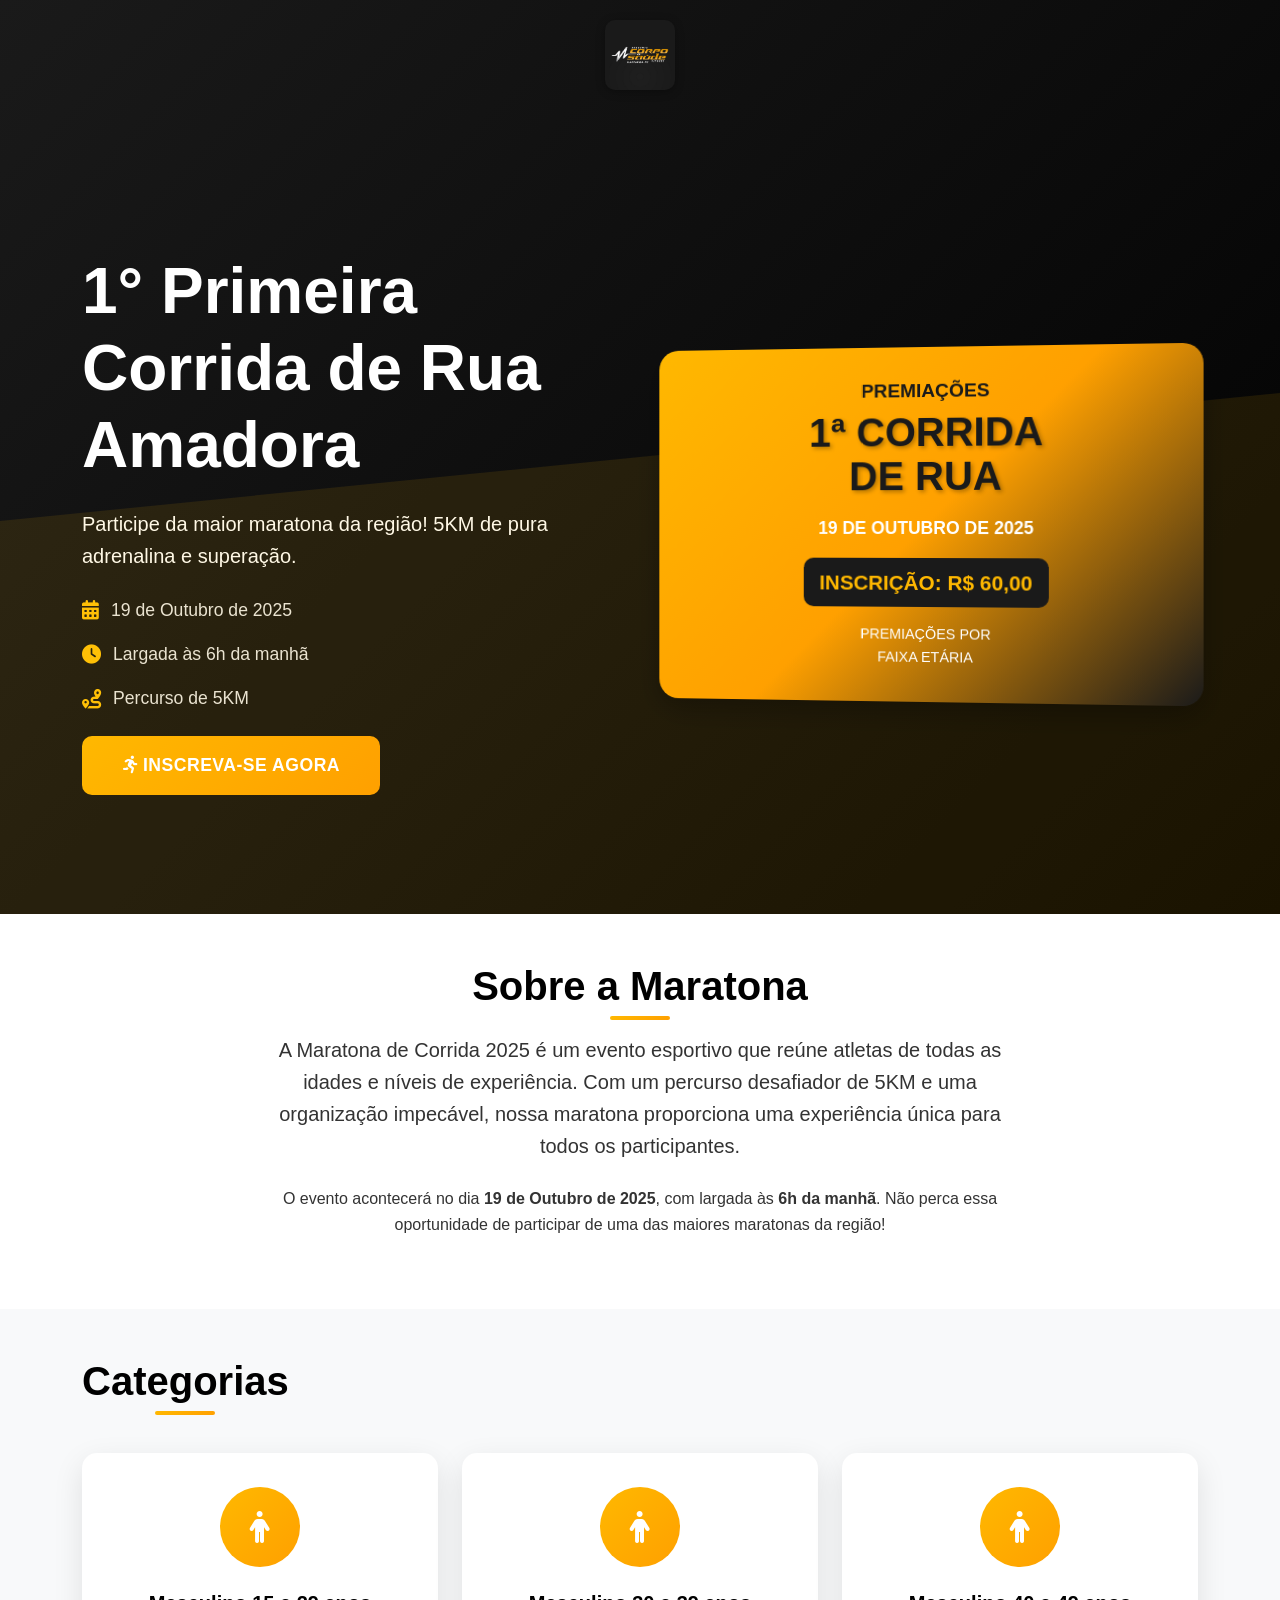
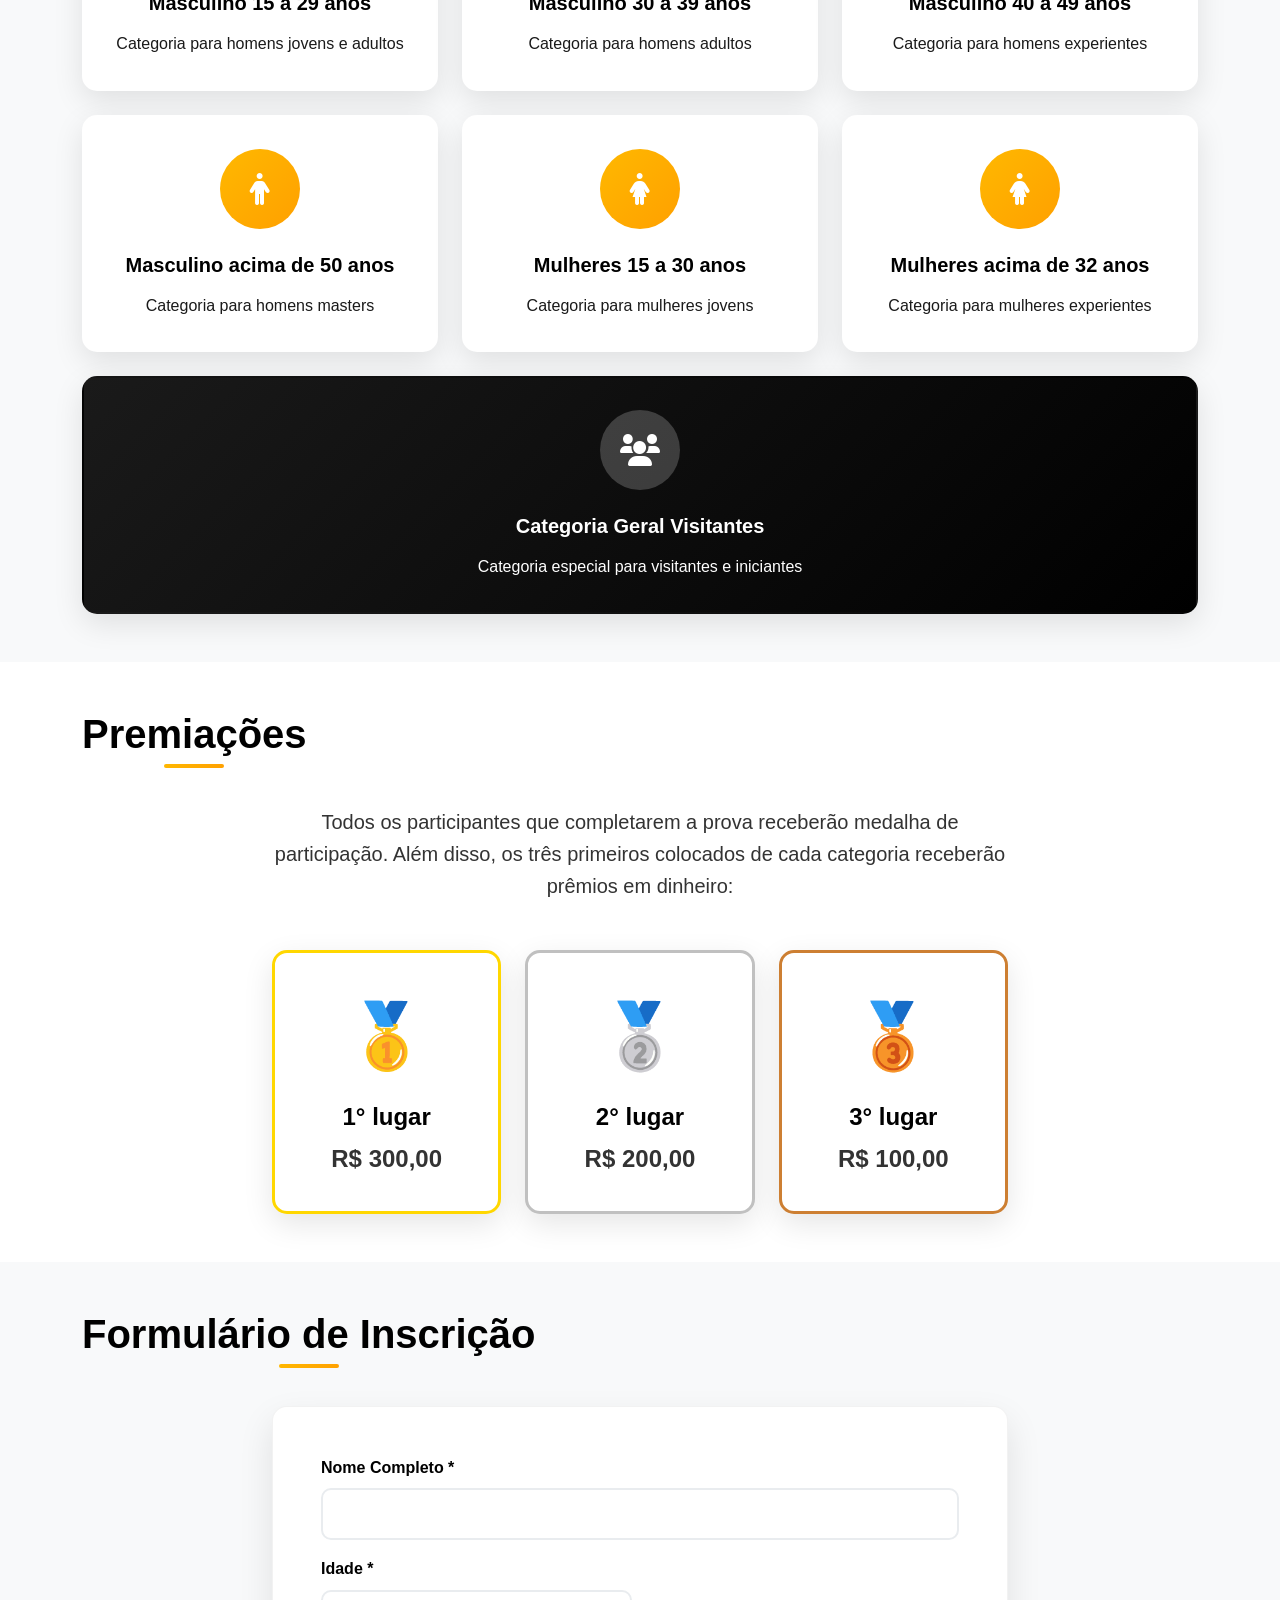
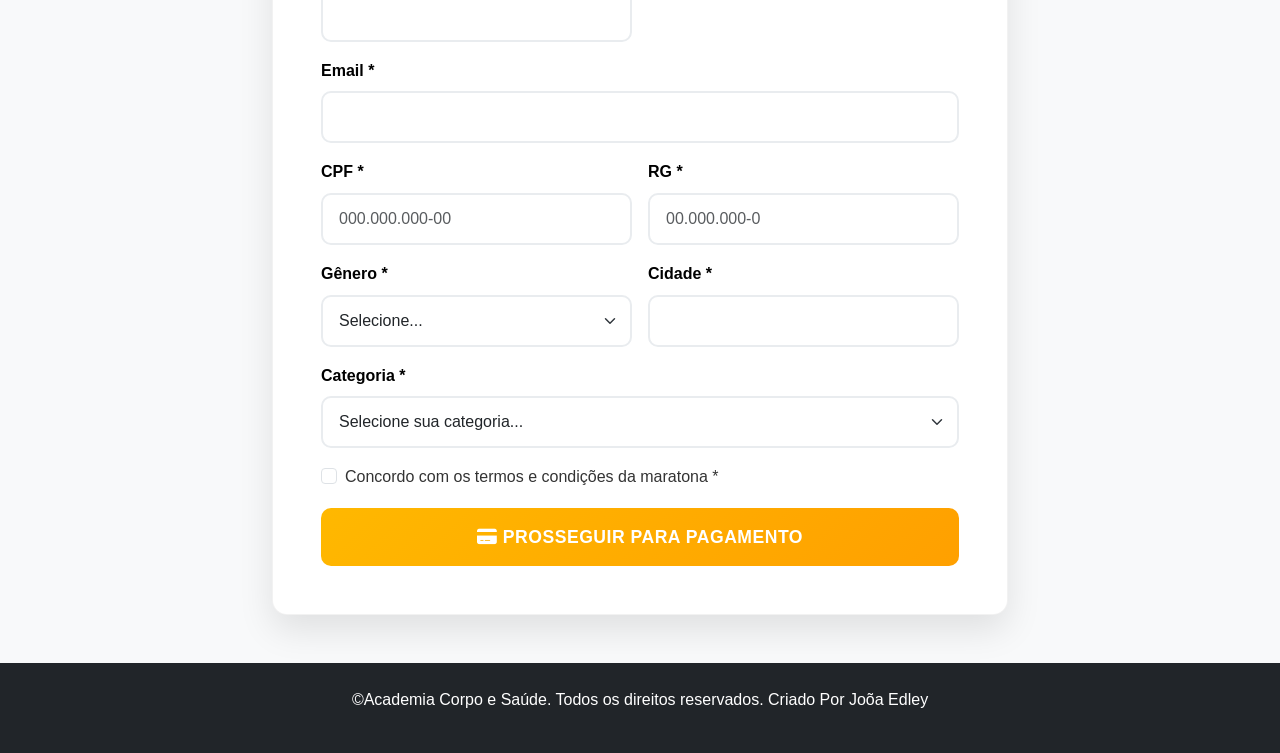
==== frontend/index.html @ 8bbd24dd "Adicionando o CPF e RG" ====
<!DOCTYPE html>
<html lang="pt-BR">
<head>
    <meta charset="UTF-8">
    <meta name="viewport" content="width=device-width, initial-scale=1.0">
    <title>Maratona de Corrida 2025 - Inscrições</title>
    <link href="https://cdn.jsdelivr.net/npm/bootstrap@5.3.0/dist/css/bootstrap.min.css" rel="stylesheet">
    <link href="https://cdnjs.cloudflare.com/ajax/libs/font-awesome/6.0.0/css/all.min.css" rel="stylesheet">
    <link href="styles.css" rel="stylesheet">
</head>
<body>
    <!-- Header -->
    <header class="hero-section">
        <div class="container">
            <!-- Logo Section -->
            <div class="row">
                <div class="col-12 text-center mb-4">
                    <div class="logo-container">
                        <img src="/static/img/ACADEMIA CORPO E SAÚDE FITNES LOGO.jpg" alt="Academia Corpo & Saúde" class="logo-img">
                    </div>
                </div>
            </div>
            <div class="row align-items-center" style="min-height: calc(100vh - 120px);">
                <div class="col-lg-6">
                    <h1 class="display-3 fw-bold text-white mb-4">
                        1° Primeira Corrida de Rua Amadora
                    </h1>
                    <p class="lead text-white mb-4">
                        Participe da maior maratona da região! 5KM de pura adrenalina e superação.
                    </p>
                    <div class="hero-info mb-4">
                        <div class="info-item">
                            <i class="fas fa-calendar-alt"></i>
                            <span>19 de Outubro de 2025</span>
                        </div>
                        <div class="info-item">
                            <i class="fas fa-clock"></i>
                            <span>Largada às 6h da manhã</span>
                        </div>
                        <div class="info-item">
                            <i class="fas fa-route"></i>
                            <span>Percurso de 5KM</span>
                        </div>
                    </div>
                    <button type="button" class="btn btn-primary btn-lg" onclick="scrollToInscricao(event)" style="z-index: 1000; position: relative;">
                        <i class="fas fa-running"></i> Inscreva-se Agora
                    </button>
                </div>
                <div class="col-lg-6">
                    <div class="hero-image">
                        <div class="maratona-poster">
                            <div class="poster-content">
                                <h3 class="poster-title">PREMIAÇÕES</h3>
                                <h2 class="poster-main">1ª CORRIDA<br>DE RUA</h2>
                                <p class="poster-date">19 DE OUTUBRO DE 2025</p>
                                <p class="poster-price">INSCRIÇÃO: R$ 60,00</p>
                                <p class="poster-info">PREMIAÇÕES POR<br>FAIXA ETÁRIA</p>
                            </div>
                        </div>
                    </div>
                </div>
            </div>
        </div>
    </header>

    <!-- Sobre a Maratona -->
    <section id="sobre" class="py-5">
        <div class="container">
            <div class="row">
                <div class="col-lg-8 mx-auto text-center">
                    <h2 class="section-title mb-4">Sobre a Maratona</h2>
                    <p class="lead mb-4">
                        A Maratona de Corrida 2025 é um evento esportivo que reúne atletas de todas as idades e níveis de experiência. 
                        Com um percurso desafiador de 5KM e uma organização impecável, nossa maratona proporciona uma experiência única para todos os participantes.
                    </p>
                    <p class="mb-4">
                        O evento acontecerá no dia <strong>19 de Outubro de 2025</strong>, com largada às <strong>6h da manhã</strong>. 
                        Não perca essa oportunidade de participar de uma das maiores maratonas da região!
                    </p>
                </div>
            </div>
        </div>
    </section>

    <!-- Categorias -->
    <section id="categorias" class="py-5 bg-light">
        <div class="container">
            <h2 class="section-title text-center mb-5">Categorias</h2>
            <div class="row g-4">
                <div class="col-md-6 col-lg-4">
                    <div class="category-card">
                        <div class="category-icon">
                            <i class="fas fa-male"></i>
                        </div>
                        <h5>Masculino 15 a 29 anos</h5>
                        <p>Categoria para homens jovens e adultos</p>
                    </div>
                </div>
                <div class="col-md-6 col-lg-4">
                    <div class="category-card">
                        <div class="category-icon">
                            <i class="fas fa-male"></i>
                        </div>
                        <h5>Masculino 30 a 39 anos</h5>
                        <p>Categoria para homens adultos</p>
                    </div>
                </div>
                <div class="col-md-6 col-lg-4">
                    <div class="category-card">
                        <div class="category-icon">
                            <i class="fas fa-male"></i>
                        </div>
                        <h5>Masculino 40 a 49 anos</h5>
                        <p>Categoria para homens experientes</p>
                    </div>
                </div>
                <div class="col-md-6 col-lg-4">
                    <div class="category-card">
                        <div class="category-icon">
                            <i class="fas fa-male"></i>
                        </div>
                        <h5>Masculino acima de 50 anos</h5>
                        <p>Categoria para homens masters</p>
                    </div>
                </div>
                <div class="col-md-6 col-lg-4">
                    <div class="category-card">
                        <div class="category-icon">
                            <i class="fas fa-female"></i>
                        </div>
                        <h5>Mulheres 15 a 30 anos</h5>
                        <p>Categoria para mulheres jovens</p>
                    </div>
                </div>
                <div class="col-md-6 col-lg-4">
                    <div class="category-card">
                        <div class="category-icon">
                            <i class="fas fa-female"></i>
                        </div>
                        <h5>Mulheres acima de 32 anos</h5>
                        <p>Categoria para mulheres experientes</p>
                    </div>
                </div>
                <div class="col-md-12">
                    <div class="category-card special-category">
                        <div class="category-icon">
                            <i class="fas fa-users"></i>
                        </div>
                        <h5>Categoria Geral Visitantes</h5>
                        <p>Categoria especial para visitantes e iniciantes</p>
                    </div>
                </div>
            </div>
        </div>
    </section>

    <!-- Premiações -->
    <section id="premiacoes" class="py-5">
        <div class="container">
            <h2 class="section-title text-center mb-5">Premiações</h2>
            <div class="row">
                <div class="col-lg-8 mx-auto text-center">
                    <p class="lead mb-4">
                        Todos os participantes que completarem a prova receberão medalha de participação. 
                        Além disso, os três primeiros colocados de cada categoria receberão prêmios em dinheiro:
                    </p>
                    <div class="row g-4 mt-4">
                        <div class="col-md-4">
                            <div class="prize-card gold">
                                <div class="prize-icon">
                                    🥇
                                </div>
                                <h4>1° lugar</h4>
                                <p class="prize-amount">R$ 300,00</p>
                            </div>
                        </div>
                        <div class="col-md-4">
                            <div class="prize-card silver">
                                <div class="prize-icon">
                                    🥈
                                </div>
                                <h4>2° lugar</h4>
                                <p class="prize-amount">R$ 200,00</p>
                            </div>
                        </div>
                        <div class="col-md-4">
                            <div class="prize-card bronze">
                                <div class="prize-icon">
                                    🥉
                                </div>
                                <h4>3° lugar</h4>
                                <p class="prize-amount">R$ 100,00</p>
                            </div>
                        </div>
                    </div>
                </div>
            </div>
        </div>
    </section>

    <!-- Formulário de Inscrição -->
    <section id="inscricao" class="py-5 bg-light">
        <div class="container">
            <h2 class="section-title text-center mb-5">Formulário de Inscrição</h2>
            <div class="row justify-content-center">
                <div class="col-lg-8">
                    <div class="registration-form">
                        <form id="inscricaoForm">
                            <div class="row g-3">
                                <div class="col-md-12">
                                    <label for="nome" class="form-label">Nome Completo *</label>
                                    <input type="text" class="form-control" id="nome" name="nome" required>
                                </div>
                                <div class="col-md-6">
                                    <label for="idade" class="form-label">Idade *</label>
                                    <input type="number" class="form-control" id="idade" name="idade" min="15" max="100" required>
                                </div>
                                <div class="col-md-12">
                                    <label for="email" class="form-label">Email *</label>
                                    <input type="email" class="form-control" id="email" name="email" required>
                                </div>
                                <div class="col-md-6">
                                    <label for="cpf" class="form-label">CPF *</label>
                                    <input type="text" class="form-control" id="cpf" name="cpf" placeholder="000.000.000-00" required>
                                </div>
                                <div class="col-md-6">
                                    <label for="rg" class="form-label">RG *</label>
                                    <input type="text" class="form-control" id="rg" name="rg" placeholder="00.000.000-0" required>
                                </div>
                                <div class="col-md-6">
                                    <label for="sexo" class="form-label">Gênero *</label>
                                    <select class="form-select" id="sexo" name="sexo" required>
                                        <option value="">Selecione...</option>
                                        <option value="M">Masculino</option>
                                        <option value="F">Feminino</option>
                                        <option value="O">Outro</option>
                                    </select>
                                </div>
                                <div class="col-md-6">
                                    <label for="cidade" class="form-label">Cidade *</label>
                                    <input type="text" class="form-control" id="cidade" name="cidade" required>
                                </div>
                                <div class="col-md-12">
                                    <label for="categoria" class="form-label">Categoria *</label>
                                    <select class="form-select" id="categoria" name="categoria" required>
                                        <option value="">Selecione sua categoria...</option>
                                    </select>
                                </div>
                                <div class="col-md-12">
                                    <div class="form-check">
                                        <input class="form-check-input" type="checkbox" id="termos" required>
                                        <label class="form-check-label" for="termos">
                                            Concordo com os termos e condições da maratona *
                                        </label>
                                    </div>
                                </div>
                                <div class="col-md-12">
                                    <button type="submit" class="btn btn-primary btn-lg w-100">
                                        <i class="fas fa-credit-card"></i> Prosseguir para Pagamento
                                    </button>
                                </div>
                            </div>
                        </form>
                    </div>
                </div>
            </div>
        </div>
    </section>

    <!-- Modal de Pagamento -->
    <div class="modal fade" id="pagamentoModal" tabindex="-1">
        <div class="modal-dialog modal-lg">
            <div class="modal-content">
                <div class="modal-header">
                    <h5 class="modal-title">Pagamento PIX - Maratona 2025</h5>
                    <button type="button" class="btn-close" data-bs-dismiss="modal"></button>
                </div>
                <div class="modal-body">
                    <div id="pagamentoContent">
                        <!-- Conteúdo será inserido dinamicamente -->
                    </div>
                </div>
            </div>
        </div>
    </div>

    <!-- Loading Modal -->
    <div class="modal fade" id="loadingModal" tabindex="-1">
        <div class="modal-dialog modal-sm">
            <div class="modal-content">
                <div class="modal-body text-center py-4">
                    <div class="spinner-border text-primary" role="status">
                        <span class="visually-hidden">Carregando...</span>
                    </div>
                    <p class="mt-3 mb-0">Processando...</p>
                </div>
            </div>
        </div>
    </div>

    <!-- Footer -->
    <footer class="bg-dark text-white py-4">
        <div class="container text-center">
            <p>&copy;Academia Corpo e Saúde. Todos os direitos reservados. Criado Por Joõa Edley</p>
        </div>
    </footer>

    <script src="https://cdn.jsdelivr.net/npm/bootstrap@5.3.0/dist/js/bootstrap.bundle.min.js"></script>
    <script src="script.js"></script>
</body>
</html>
---- frontend/styles.css ----
/* Global Styles */
:root {
    --primary-color: #FFB800;
    --secondary-color: #1a1a1a;
    --accent-color: #FFA000;
    --dark-color: #000000;
    --light-color: #f8f9fa;
    --gradient-primary: linear-gradient(135deg, #FFB800 0%, #FFA000 100%);
    --gradient-secondary: linear-gradient(135deg, #1a1a1a 0%, #000000 100%);
    --gradient-hero: linear-gradient(135deg, rgba(26, 26, 26, 0.9) 0%, rgba(0, 0, 0, 0.8) 100%);
}

* {
    margin: 0;
    padding: 0;
    box-sizing: border-box;
}

body {
    font-family: 'Segoe UI', Tahoma, Geneva, Verdana, sans-serif;
    line-height: 1.6;
    color: #333;
}

/* Logo Styles */
.logo-container {
    position: relative;
    padding-top: 20px;
    padding-bottom: 20px;
    z-index: 100;
}

.logo-img {
    height: 70px;
    width: auto;
    max-width: 250px;
    filter: drop-shadow(0 2px 4px rgba(0,0,0,0.3));
    border-radius: 10px;
}

/* Responsive adjustments for mobile */
@media (max-width: 768px) {
    .logo-container {
        padding-top: 15px;
        padding-bottom: 15px;
    }
    
    .logo-img {
        height: 50px;
        max-width: 200px;
    }
}

/* Hero Section */
.hero-section {
    background: var(--gradient-secondary);
    min-height: 100vh;
    display: flex;
    align-items: center;
    position: relative;
    overflow: hidden;
}

.hero-section::before {
    content: '';
    position: absolute;
    top: 0;
    left: 0;
    right: 0;
    bottom: 0;
    background: url('data:image/svg+xml,<svg xmlns="http://www.w3.org/2000/svg" viewBox="0 0 1000 100" fill="rgba(255,184,0,0.1)"><polygon points="1000,100 1000,0 0,100"/></svg>') no-repeat bottom;
    background-size: cover;
}

.hero-info {
    display: flex;
    flex-direction: column;
    gap: 1rem;
}

.info-item {
    display: flex;
    align-items: center;
    gap: 0.75rem;
    color: rgba(255, 255, 255, 0.9);
    font-size: 1.1rem;
}

.info-item i {
    color: #ffc107;
    font-size: 1.2rem;
}

.hero-image {
    text-align: center;
    position: relative;
}

.maratona-poster {
    background: linear-gradient(135deg, #FFB800 0%, #FFA000 50%, #1a1a1a 100%);
    border-radius: 20px;
    padding: 2rem;
    box-shadow: 0 10px 30px rgba(0,0,0,0.3);
    transform: perspective(1000px) rotateY(-5deg);
    transition: transform 0.3s ease;
}

.maratona-poster:hover {
    transform: perspective(1000px) rotateY(0deg) scale(1.05);
}

.poster-content {
    color: white;
    text-align: center;
}

.poster-title {
    font-size: 1.2rem;
    font-weight: bold;
    margin-bottom: 0.5rem;
    color: #1a1a1a;
}

.poster-main {
    font-size: 2.5rem;
    font-weight: 900;
    line-height: 1.1;
    margin-bottom: 1rem;
    color: #1a1a1a;
    text-shadow: 2px 2px 4px rgba(0,0,0,0.3);
}

.poster-date {
    font-size: 1.1rem;
    font-weight: bold;
    margin-bottom: 1rem;
    color: white;
}

.poster-price {
    font-size: 1.3rem;
    font-weight: bold;
    color: #FFB800;
    background: #1a1a1a;
    padding: 0.5rem 1rem;
    border-radius: 10px;
    margin-bottom: 1rem;
    display: inline-block;
}

.poster-info {
    font-size: 0.9rem;
    color: white;
    margin-bottom: 0;
}

.hero-icon {
    font-size: 15rem;
    color: rgba(255, 255, 255, 0.2);
    animation: float 3s ease-in-out infinite;
}

@keyframes float {
    0%, 100% { transform: translateY(0px); }
    50% { transform: translateY(-20px); }
}

/* Section Titles */
.section-title {
    font-size: 2.5rem;
    font-weight: 700;
    color: var(--dark-color);
    position: relative;
    display: inline-block;
}

.section-title::after {
    content: '';
    position: absolute;
    bottom: -10px;
    left: 50%;
    transform: translateX(-50%);
    width: 60px;
    height: 4px;
    background: var(--gradient-primary);
    border-radius: 2px;
}

/* Category Cards */
.category-card {
    background: white;
    border-radius: 15px;
    padding: 2rem;
    text-align: center;
    box-shadow: 0 10px 30px rgba(0, 0, 0, 0.1);
    transition: all 0.3s ease;
    height: 100%;
    border: 2px solid transparent;
}

.category-card:hover {
    transform: translateY(-10px);
    box-shadow: 0 20px 40px rgba(0, 0, 0, 0.15);
    border-color: var(--primary-color);
}

.category-icon {
    width: 80px;
    height: 80px;
    background: var(--gradient-primary);
    border-radius: 50%;
    display: flex;
    align-items: center;
    justify-content: center;
    margin: 0 auto 1.5rem;
    color: white;
    font-size: 2rem;
}

.category-card h5 {
    color: var(--dark-color);
    font-weight: 600;
    margin-bottom: 1rem;
}

.category-card p {
    color: var(--secondary-color);
    margin: 0;
}

.special-category {
    background: var(--gradient-secondary);
    color: white;
}

.special-category h5,
.special-category p {
    color: white;
}

.special-category .category-icon {
    background: rgba(255, 255, 255, 0.2);
}

/* Prize Cards */
.prize-card {
    background: white;
    border-radius: 15px;
    padding: 2rem;
    text-align: center;
    box-shadow: 0 10px 30px rgba(0, 0, 0, 0.1);
    transition: all 0.3s ease;
    border: 3px solid transparent;
}

.prize-card:hover {
    transform: translateY(-5px);
    box-shadow: 0 20px 40px rgba(0, 0, 0, 0.15);
}

.prize-card.gold {
    border-color: #ffd700;
}

.prize-card.silver {
    border-color: #c0c0c0;
}

.prize-card.bronze {
    border-color: #cd7f32;
}

.prize-icon {
    font-size: 4rem;
    margin-bottom: 1rem;
}

.prize-card h4 {
    color: var(--dark-color);
    font-weight: 600;
    margin-bottom: 0.5rem;
}

.prize-amount {
    font-size: 1.5rem;
    font-weight: 700;
    color: var(--success-color);
    margin: 0;
}

/* Registration Form */
.registration-form {
    background: white;
    border-radius: 15px;
    padding: 3rem;
    box-shadow: 0 15px 35px rgba(0, 0, 0, 0.1);
    border: 1px solid rgba(0, 0, 0, 0.05);
}

.form-label {
    font-weight: 600;
    color: var(--dark-color);
    margin-bottom: 0.5rem;
}

.form-control,
.form-select {
    border: 2px solid #e9ecef;
    border-radius: 10px;
    padding: 0.75rem 1rem;
    font-size: 1rem;
    transition: all 0.3s ease;
}

.form-control:focus,
.form-select:focus {
    border-color: var(--primary-color);
    box-shadow: 0 0 0 0.2rem rgba(0, 123, 255, 0.25);
}

.btn {
    border-radius: 10px;
    padding: 0.75rem 2rem;
    font-weight: 600;
    text-transform: uppercase;
    letter-spacing: 0.5px;
    transition: all 0.3s ease;
    cursor: pointer;
    position: relative;
    z-index: 10;
    pointer-events: auto;
}

.btn-primary {
    background: var(--gradient-primary);
    border: none;
}

.btn-primary:hover {
    background: var(--gradient-secondary);
    transform: translateY(-2px);
    box-shadow: 0 10px 20px rgba(0, 0, 0, 0.2);
}

.btn-lg {
    padding: 1rem 2.5rem;
    font-size: 1.1rem;
}

/* Payment Modal */
.payment-info {
    text-align: center;
    padding: 2rem;
}

.qr-code-container {
    background: white;
    border-radius: 15px;
    padding: 2rem;
    margin: 2rem 0;
    box-shadow: 0 10px 30px rgba(0, 0, 0, 0.1);
}

.qr-code-container img {
    max-width: 250px;
    height: auto;
    border-radius: 10px;
}

.payment-amount {
    font-size: 2rem;
    font-weight: 700;
    color: var(--success-color);
    margin: 1rem 0;
}

.payment-instructions {
    background: var(--light-color);
    border-radius: 10px;
    padding: 1.5rem;
    margin: 1.5rem 0;
}

.payment-instructions h6 {
    color: var(--dark-color);
    font-weight: 600;
    margin-bottom: 1rem;
}

.payment-instructions ol {
    text-align: left;
    margin: 0;
    padding-left: 1.5rem;
}

.payment-instructions li {
    margin-bottom: 0.5rem;
    color: var(--secondary-color);
}

/* Status Badges */
.status-badge {
    display: inline-block;
    padding: 0.5rem 1rem;
    border-radius: 20px;
    font-size: 0.9rem;
    font-weight: 600;
    text-transform: uppercase;
    letter-spacing: 0.5px;
}

.status-pending {
    background-color: var(--warning-color);
    color: var(--dark-color);
}

.status-paid {
    background-color: var(--success-color);
    color: white;
}

.status-cancelled {
    background-color: var(--danger-color);
    color: white;
}

/* Alerts */
.alert {
    border-radius: 10px;
    border: none;
    padding: 1rem 1.5rem;
    margin-bottom: 1.5rem;
}

.alert-success {
    background: linear-gradient(135deg, #d4edda 0%, #c3e6cb 100%);
    color: #155724;
}

.alert-danger {
    background: linear-gradient(135deg, #f8d7da 0%, #f5c6cb 100%);
    color: #721c24;
}

.alert-warning {
    background: linear-gradient(135deg, #fff3cd 0%, #ffeaa7 100%);
    color: #856404;
}

/* Loading Spinner */
.spinner-border {
    width: 3rem;
    height: 3rem;
}

/* Responsive Design */
@media (max-width: 768px) {
    .hero-section {
        text-align: center;
        padding: 2rem 0;
    }
    
    .hero-icon {
        font-size: 8rem;
    }
    
    .section-title {
        font-size: 2rem;
    }
    
    .registration-form {
        padding: 2rem;
        margin: 1rem;
    }
    
    .hero-info {
        margin-top: 2rem;
    }
    
    .info-item {
        justify-content: center;
    }
    
    .category-card,
    .prize-card {
        margin-bottom: 1rem;
    }
}

@media (max-width: 576px) {
    .hero-section h1 {
        font-size: 2.5rem;
    }
    
    .registration-form {
        padding: 1.5rem;
    }
    
    .btn-lg {
        padding: 0.875rem 1.5rem;
        font-size: 1rem;
    }
    
    .qr-code-container img {
        max-width: 200px;
    }
}

/* Animation Classes */
.fade-in {
    animation: fadeIn 0.6s ease-in;
}

@keyframes fadeIn {
    from { opacity: 0; transform: translateY(20px); }
    to { opacity: 1; transform: translateY(0); }
}

.slide-up {
    animation: slideUp 0.6s ease-out;
}

@keyframes slideUp {
    from { opacity: 0; transform: translateY(30px); }
    to { opacity: 1; transform: translateY(0); }
}

/* Smooth Scrolling */
html {
    scroll-behavior: smooth;
    scroll-padding-top: 80px; /* Offset for fixed headers */
}

/* Ensure anchor links work properly */
section {
    scroll-margin-top: 80px;
}

/* Custom Scrollbar */
::-webkit-scrollbar {
    width: 8px;
}

::-webkit-scrollbar-track {
    background: #f1f1f1;
}

::-webkit-scrollbar-thumb {
    background: var(--gradient-primary);
    border-radius: 4px;
}

::-webkit-scrollbar-thumb:hover {
    background: var(--gradient-secondary);
}
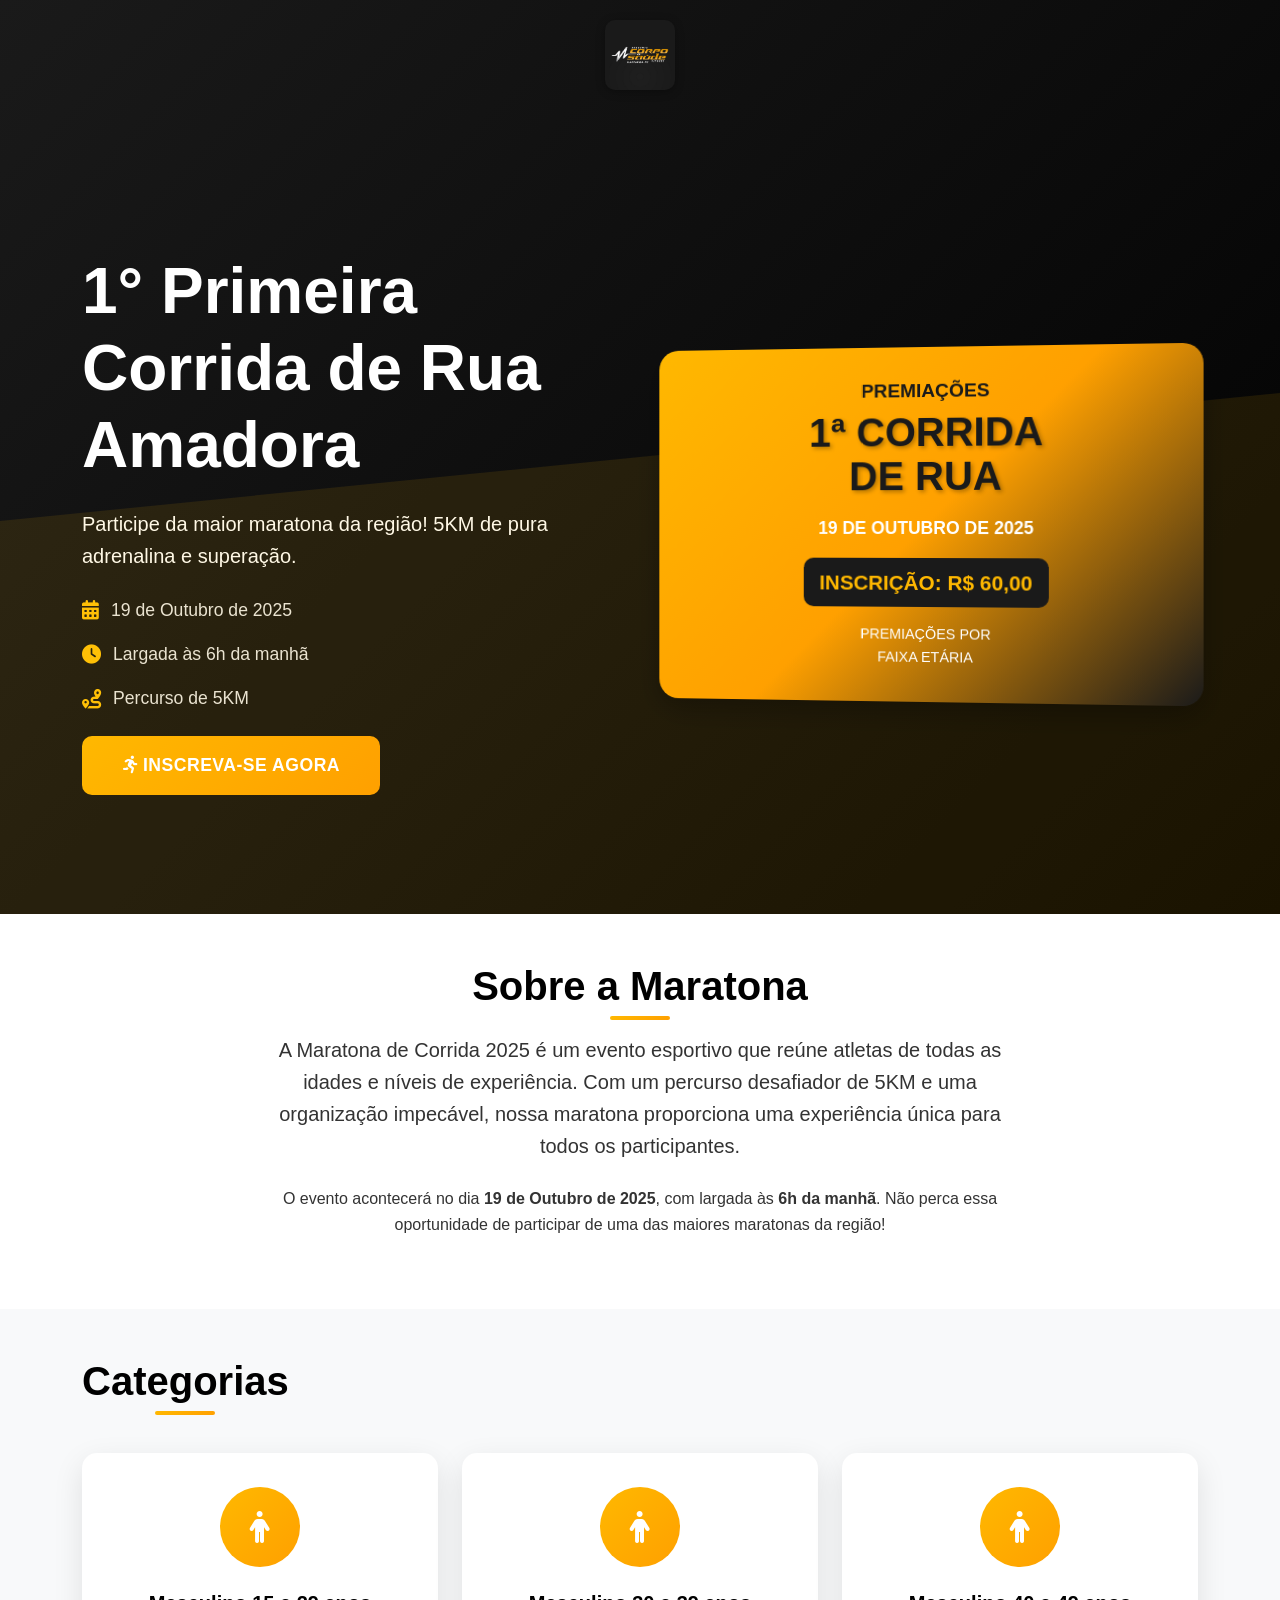
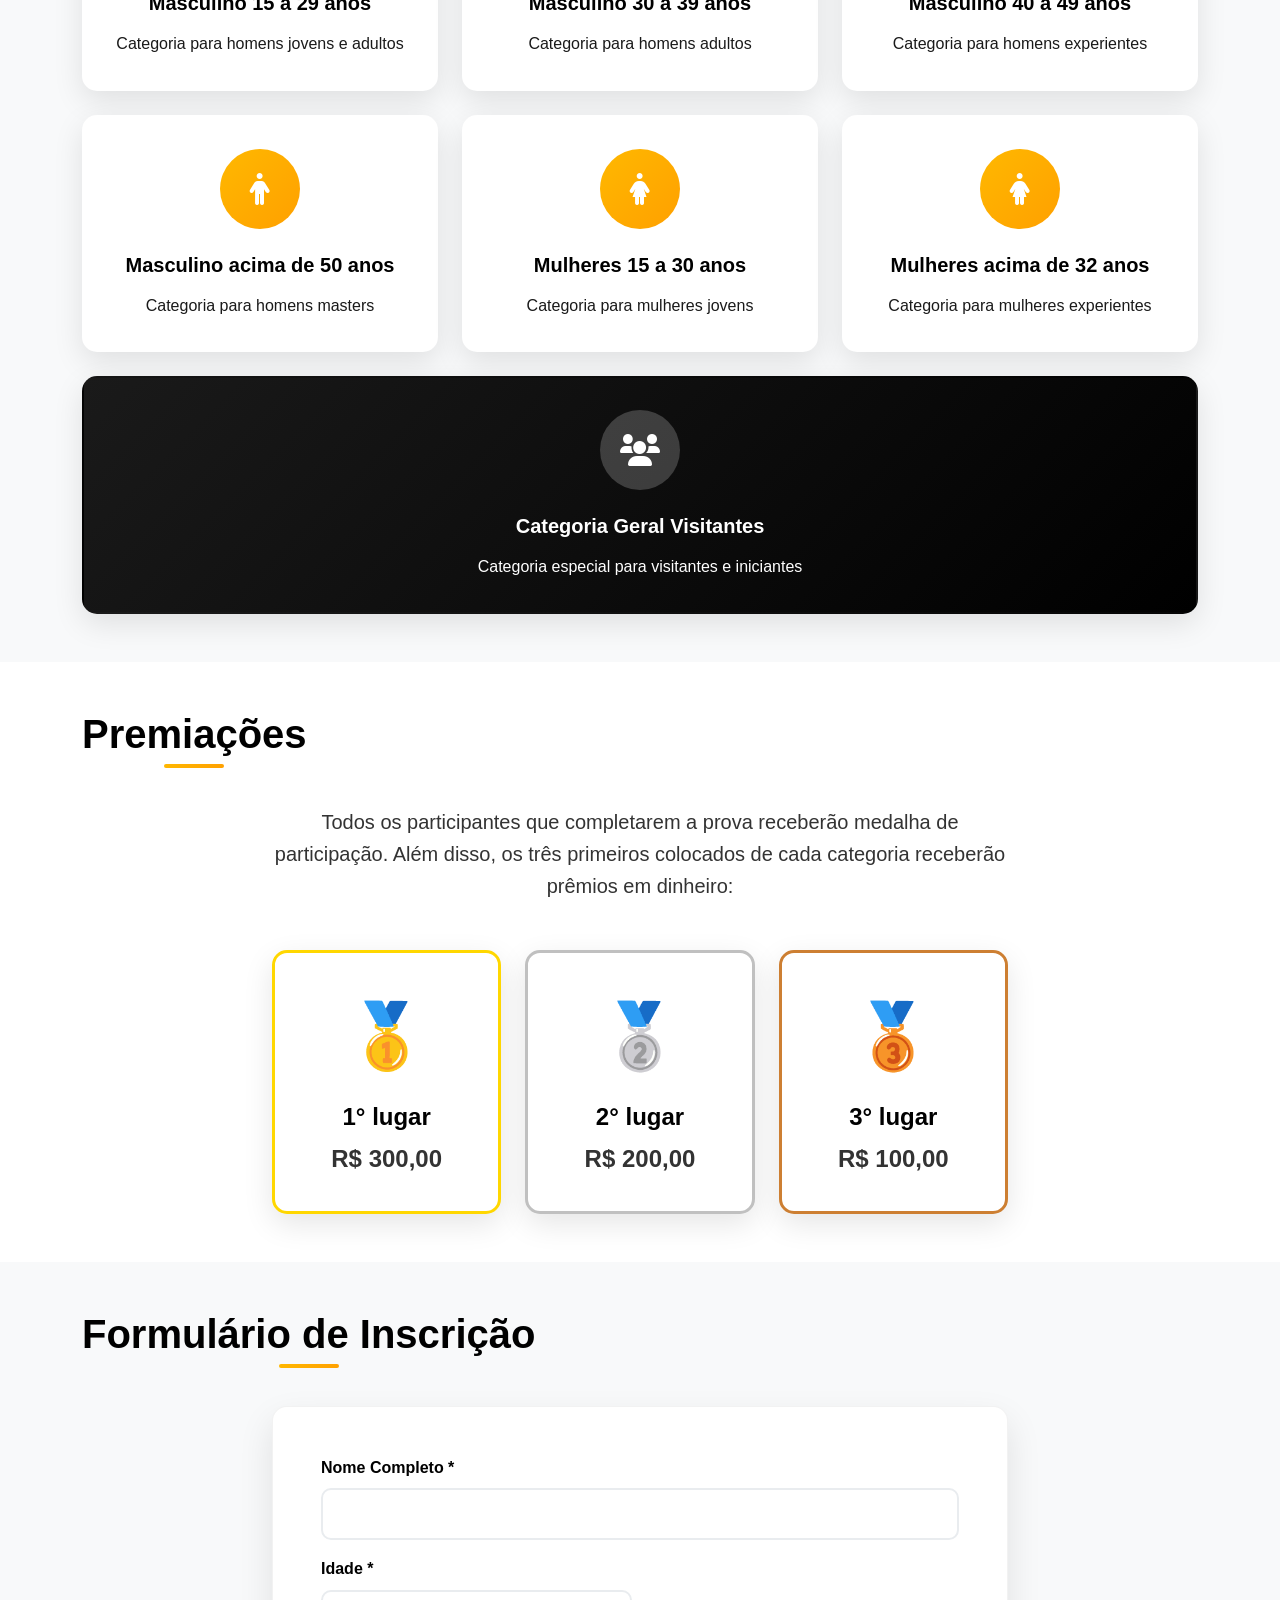
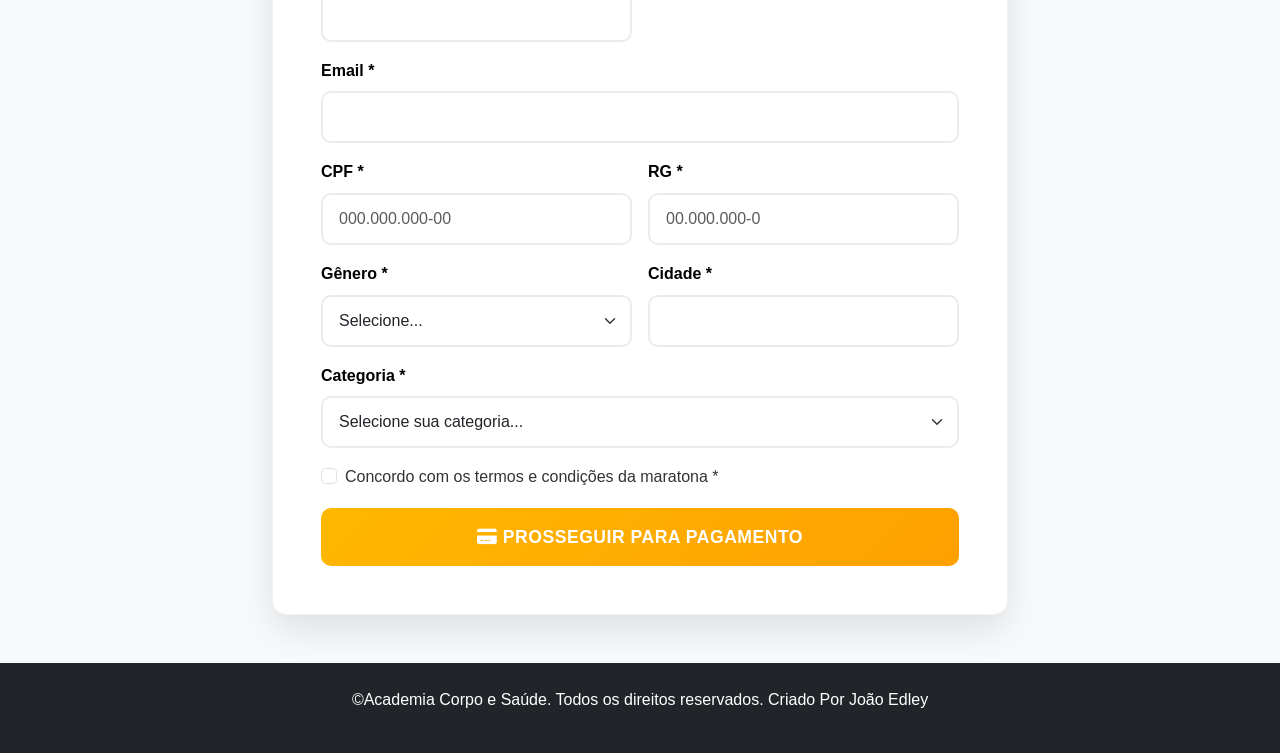
==== commit 3fea3a97: "deixei o admin como era" ====
--- a/frontend/index.html
+++ b/frontend/index.html
@@ -301,7 +301,7 @@
     <!-- Footer -->
     <footer class="bg-dark text-white py-4">
         <div class="container text-center">
-            <p>&copy;Academia Corpo e Saúde. Todos os direitos reservados. Criado Por Joõa Edley</p>
+            <p>&copy;Academia Corpo e Saúde. Todos os direitos reservados. Criado Por João Edley</p>
         </div>
     </footer>
 
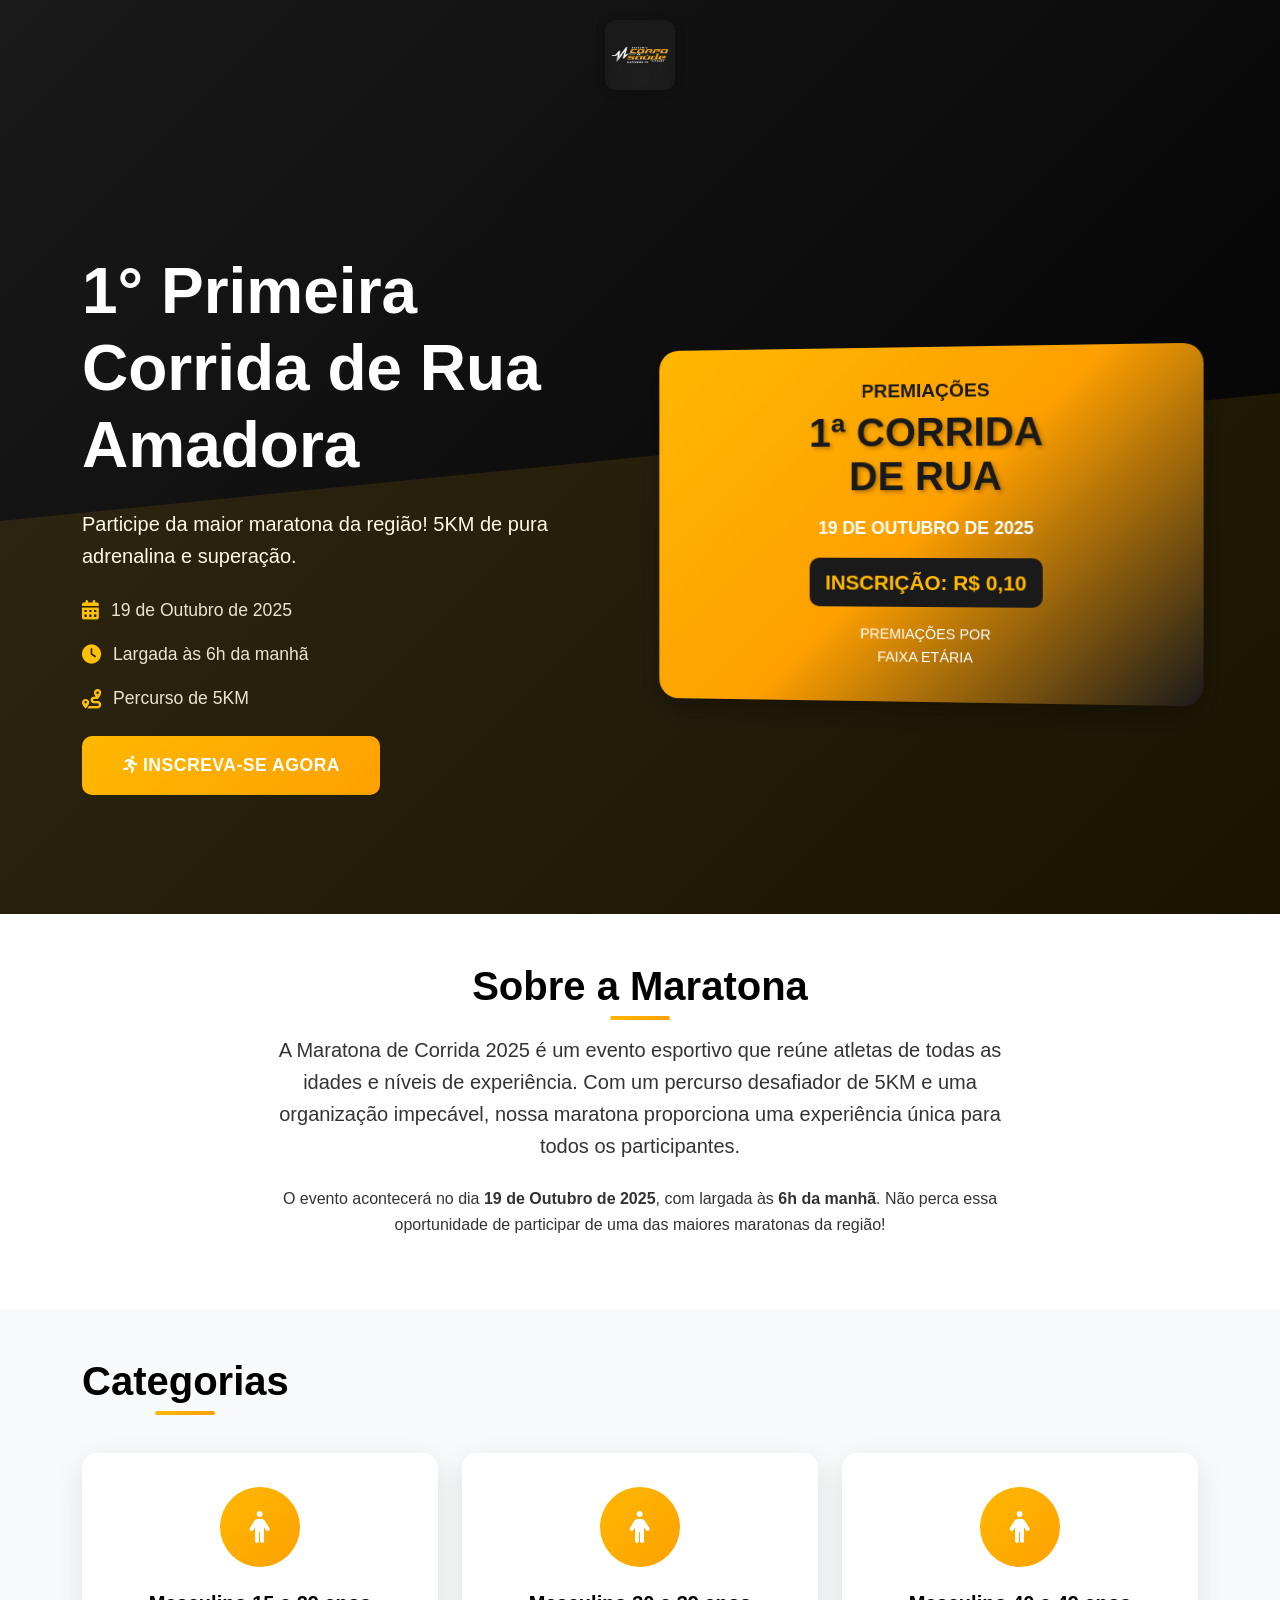
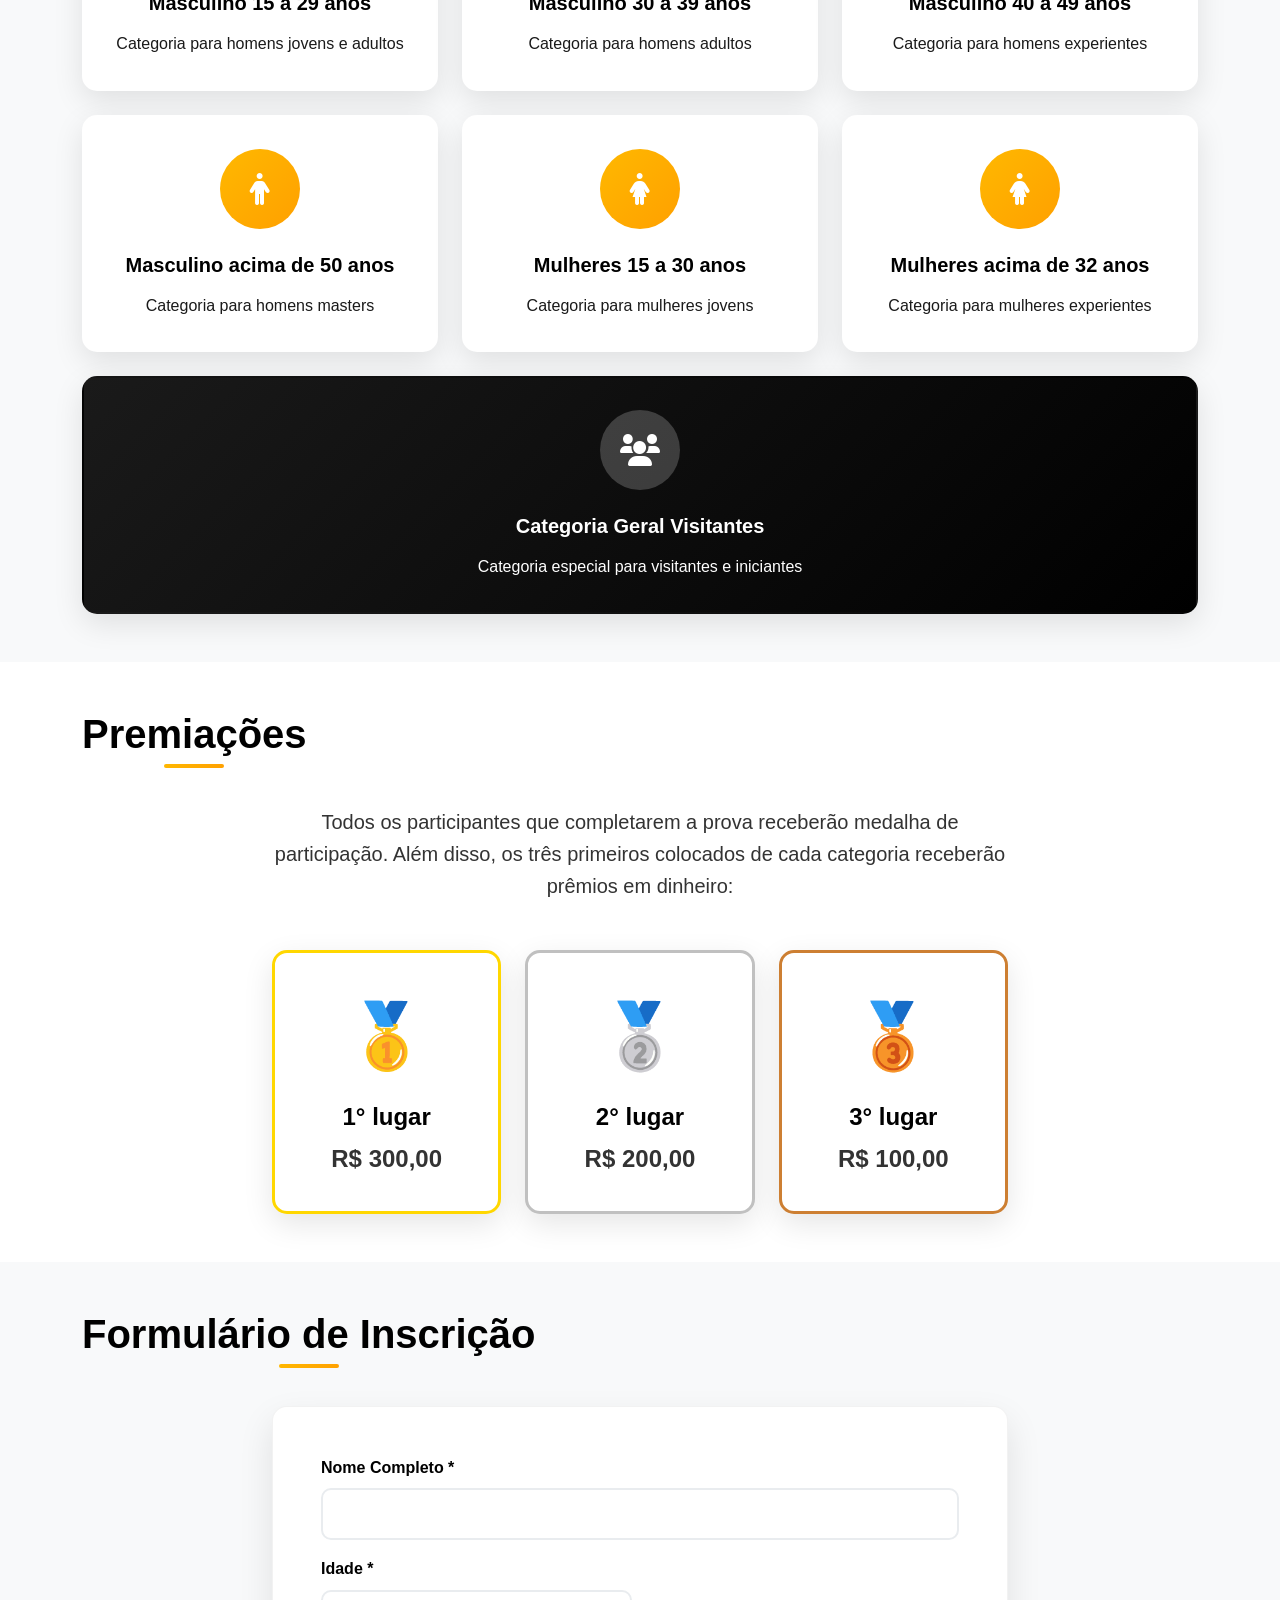
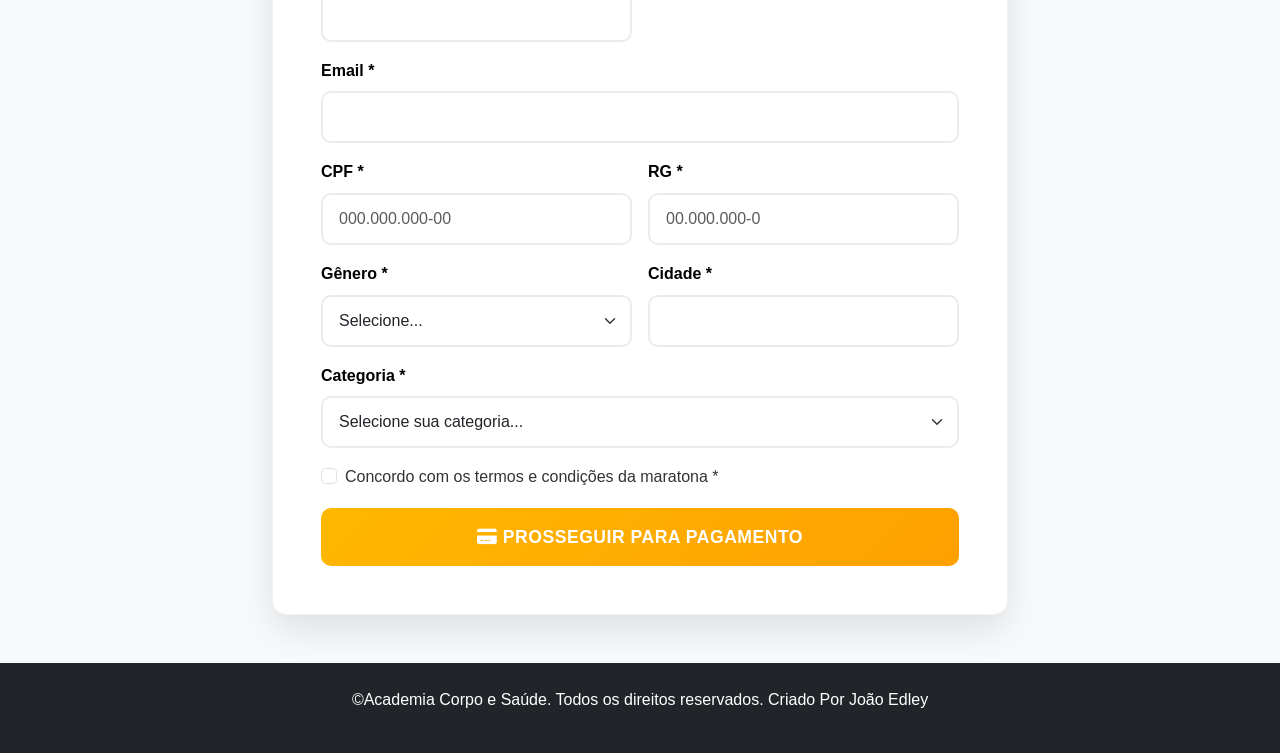
==== commit 64a0cb5e: "Change inscription value from R$ 60.00 to R$ 0.10 for payment testing" ====
--- a/frontend/index.html
+++ b/frontend/index.html
@@ -53,7 +53,7 @@
                                 <h3 class="poster-title">PREMIAÇÕES</h3>
                                 <h2 class="poster-main">1ª CORRIDA<br>DE RUA</h2>
                                 <p class="poster-date">19 DE OUTUBRO DE 2025</p>
-                                <p class="poster-price">INSCRIÇÃO: R$ 60,00</p>
+                                <p class="poster-price">INSCRIÇÃO: R$ 0,10</p>
                                 <p class="poster-info">PREMIAÇÕES POR<br>FAIXA ETÁRIA</p>
                             </div>
                         </div>
--- a/frontend/styles.css
+++ b/frontend/styles.css
@@ -38,6 +38,169 @@
     border-radius: 10px;
 }
 
+/* PIX Key Container Styles */
+.pix-key-container {
+    background: #f8f9fa;
+    border: 1px solid #dee2e6;
+    border-radius: 8px;
+    padding: 15px;
+    margin-top: 15px;
+}
+
+.pix-key-container h6 {
+    color: var(--secondary-color);
+    margin-bottom: 10px;
+    font-weight: 600;
+}
+
+.pix-key-container .input-group input {
+    font-family: 'Courier New', monospace;
+    font-size: 14px;
+    background: #fff;
+}
+
+.pix-key-container .btn {
+    border-color: var(--primary-color);
+    color: var(--primary-color);
+}
+
+.pix-key-container .btn:hover {
+    background: var(--primary-color);
+    color: white;
+}
+
+/* Payment Status Styles */
+.status-badge {
+    display: inline-block;
+    padding: 8px 16px;
+    border-radius: 20px;
+    font-weight: 600;
+    font-size: 14px;
+    text-align: center;
+}
+
+.status-pending {
+    background: #fff3cd;
+    color: #856404;
+    border: 1px solid #ffeaa7;
+}
+
+.status-paid {
+    background: #d1edff;
+    color: #0c5460;
+    border: 1px solid #bee5eb;
+}
+
+.status-cancelled {
+    background: #f8d7da;
+    color: #721c24;
+    border: 1px solid #f5c6cb;
+}
+
+/* Alert Styles for Pending Payment */
+.alert-warning {
+    background: linear-gradient(135deg, #fff3cd 0%, #ffeaa7 100%);
+    border: 1px solid #ffc107;
+    box-shadow: 0 4px 12px rgba(255, 193, 7, 0.3);
+}
+
+.alert-warning h6 {
+    color: #856404;
+    font-weight: 700;
+    margin-bottom: 8px;
+}
+
+.alert-warning .btn-warning {
+    background: #ffc107;
+    border-color: #ffc107;
+    color: #000;
+    font-weight: 600;
+}
+
+.alert-warning .btn-warning:hover {
+    background: #e0a800;
+    border-color: #d39e00;
+}
+
+/* Payment Instructions Improvements */
+.payment-instructions {
+    background: #e7f3ff;
+    border-left: 4px solid var(--primary-color);
+    padding: 15px;
+    margin: 20px 0;
+    border-radius: 0 8px 8px 0;
+}
+
+.payment-instructions h6 {
+    color: var(--secondary-color);
+    margin-bottom: 10px;
+    font-weight: 600;
+}
+
+.payment-instructions ol {
+    margin-bottom: 0;
+    padding-left: 20px;
+}
+
+.payment-instructions li {
+    margin-bottom: 5px;
+    color: #495057;
+}
+
+/* QR Code Container Improvements */
+.qr-code-container {
+    background: linear-gradient(135deg, #f8f9fa 0%, #e9ecef 100%);
+    border: 2px dashed var(--primary-color);
+    border-radius: 12px;
+    padding: 20px;
+    text-align: center;
+    margin: 20px 0;
+}
+
+.qr-code-container img {
+    max-width: 200px;
+    height: auto;
+    border: 3px solid white;
+    border-radius: 8px;
+    box-shadow: 0 4px 12px rgba(0,0,0,0.1);
+}
+
+.payment-amount {
+    font-size: 24px;
+    font-weight: 700;
+    color: var(--primary-color);
+    margin-top: 15px;
+    text-shadow: 1px 1px 2px rgba(0,0,0,0.1);
+}
+
+/* Button Improvements */
+.btn-primary {
+    background: var(--gradient-primary);
+    border: none;
+    font-weight: 600;
+    padding: 10px 20px;
+    border-radius: 25px;
+    transition: all 0.3s ease;
+}
+
+.btn-primary:hover {
+    transform: translateY(-2px);
+    box-shadow: 0 4px 12px rgba(255, 184, 0, 0.4);
+}
+
+.btn-outline-secondary {
+    border-color: #6c757d;
+    color: #6c757d;
+    font-weight: 600;
+    padding: 10px 20px;
+    border-radius: 25px;
+}
+
+.btn-outline-secondary:hover {
+    background: #6c757d;
+    border-color: #6c757d;
+}
+
 /* Responsive adjustments for mobile */
 @media (max-width: 768px) {
     .logo-container {
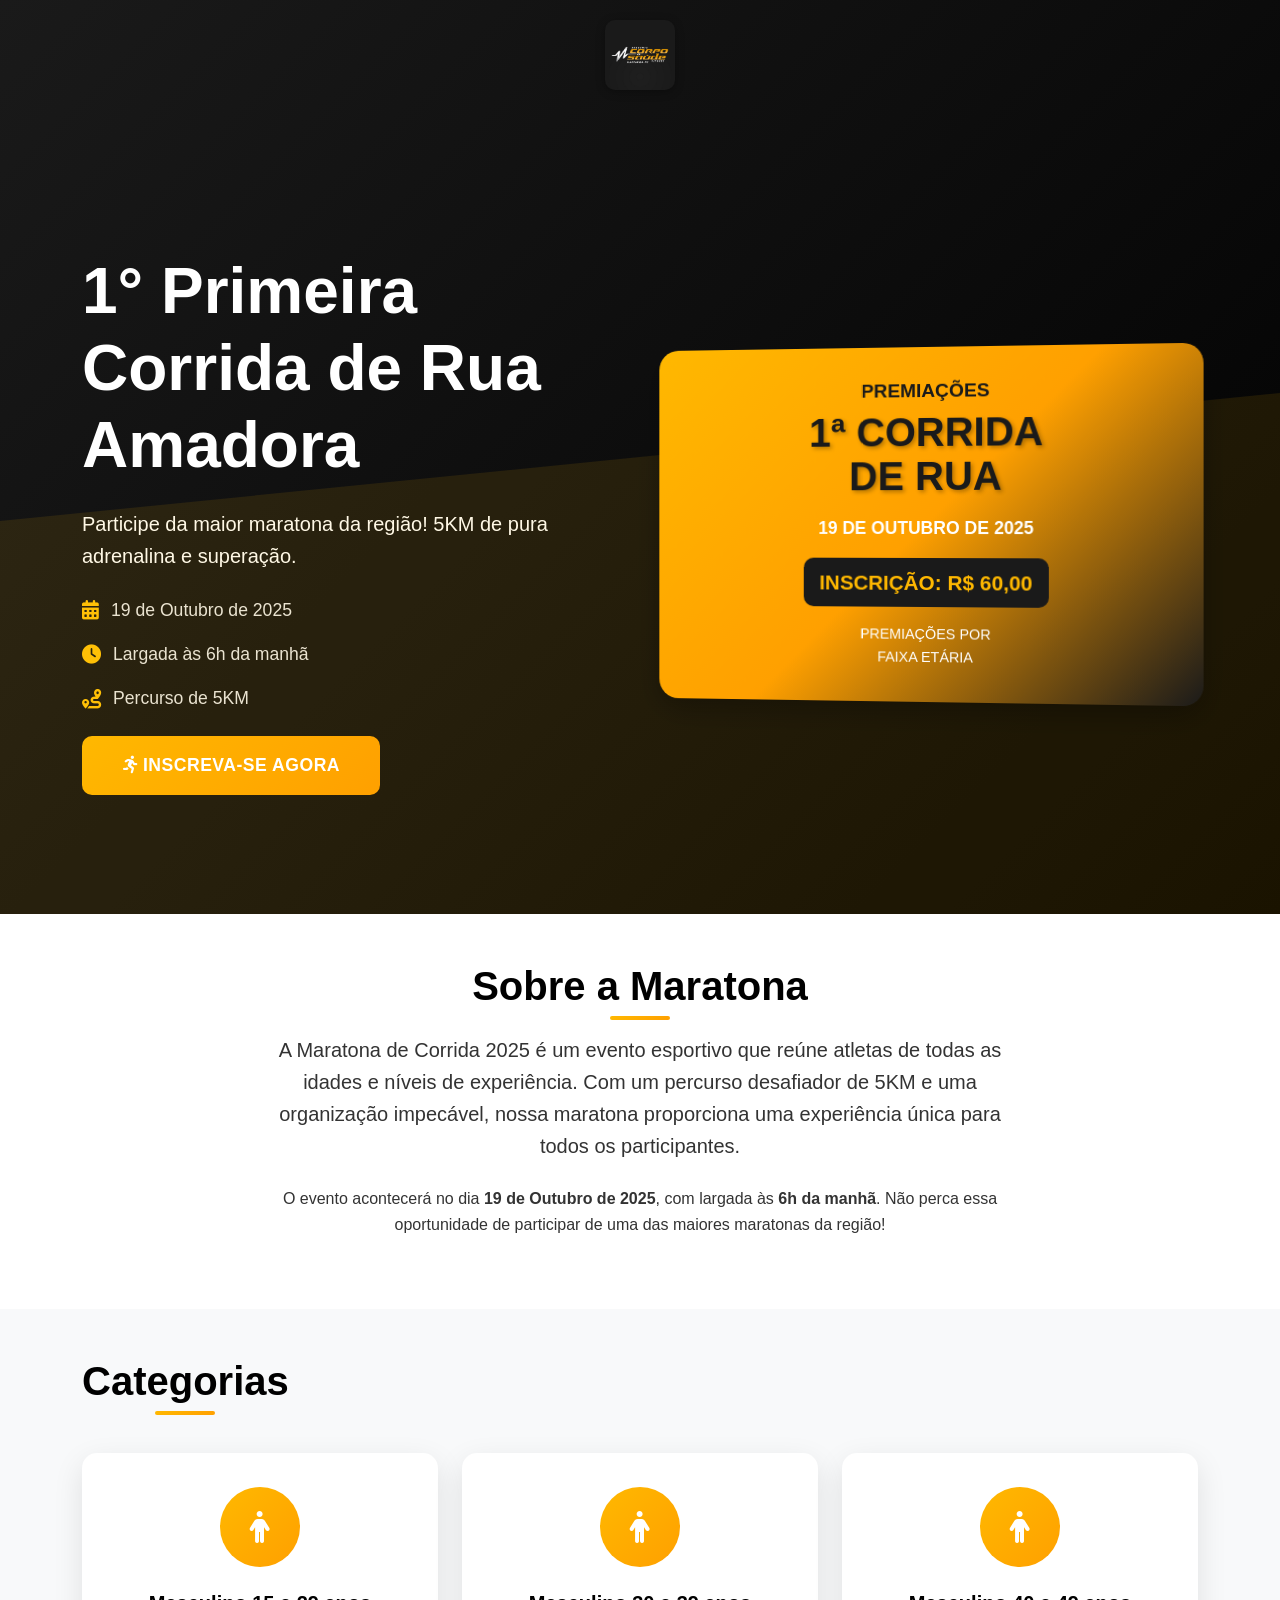
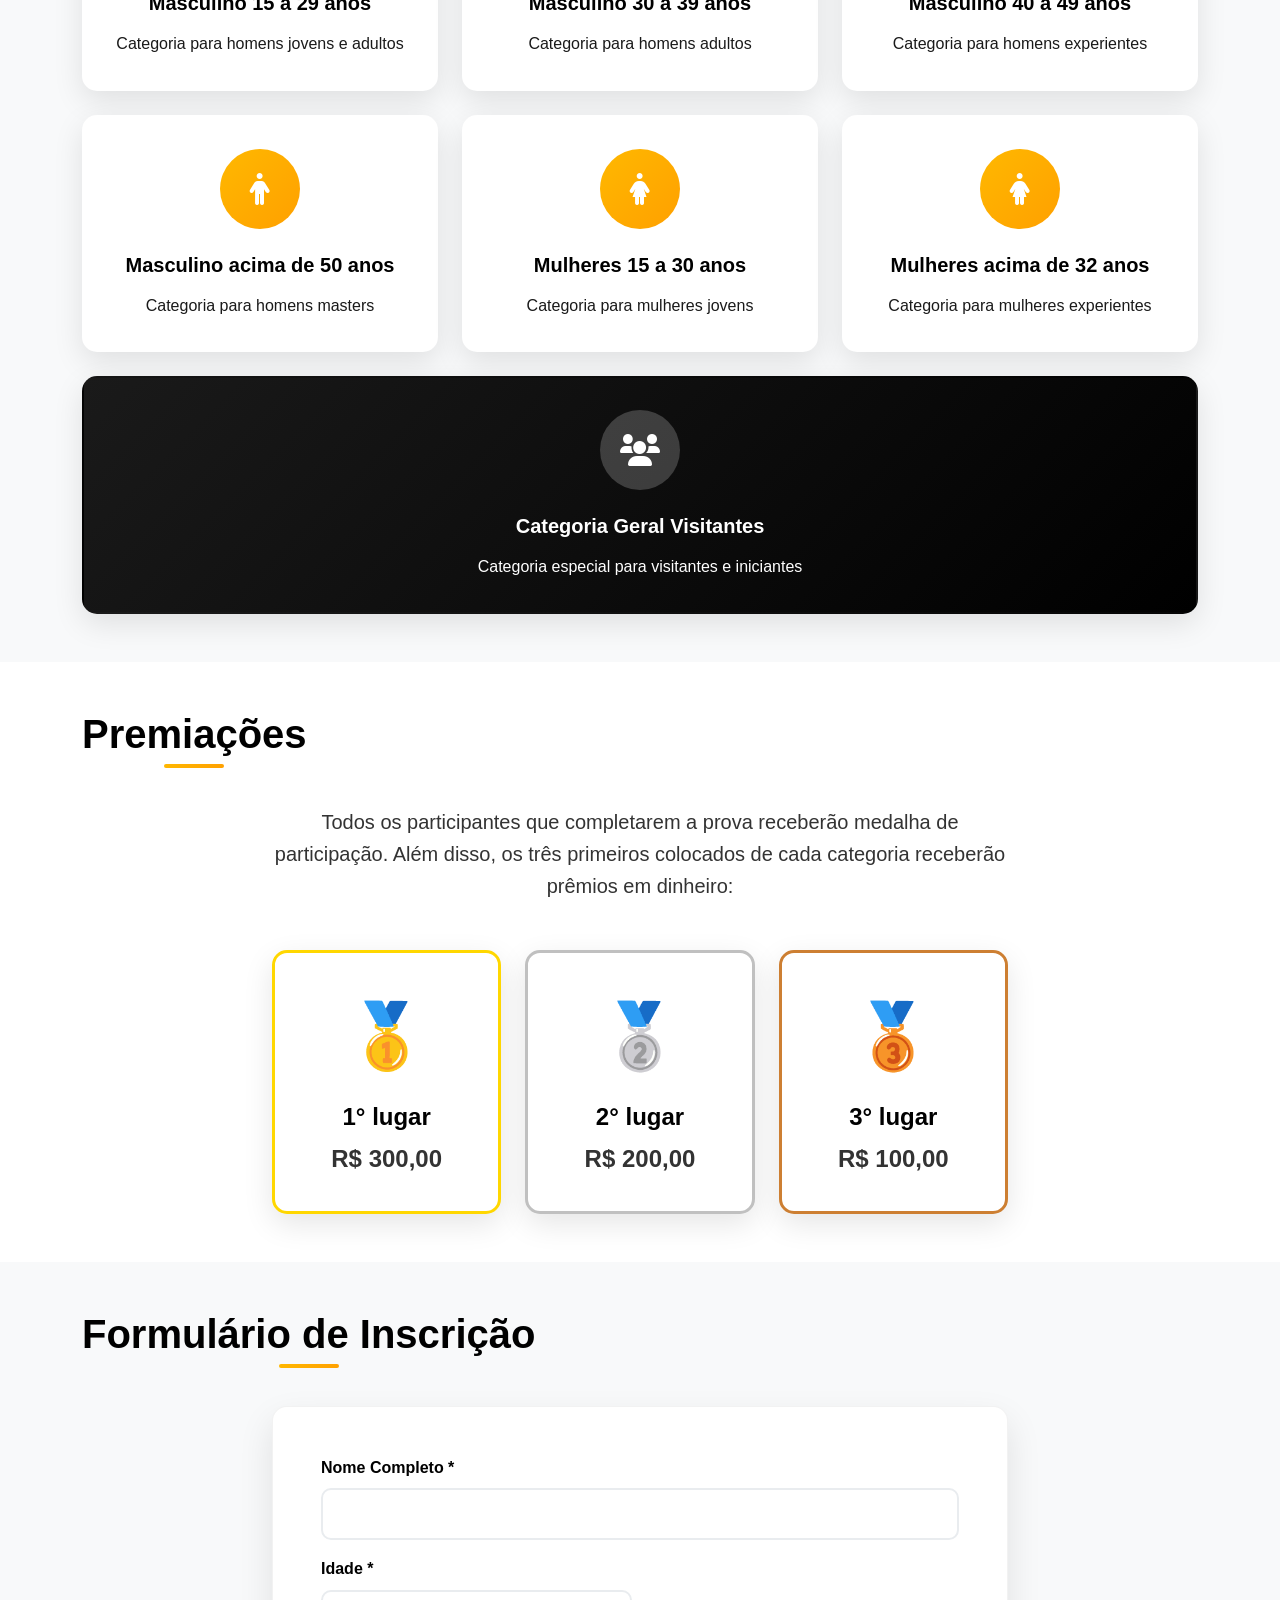
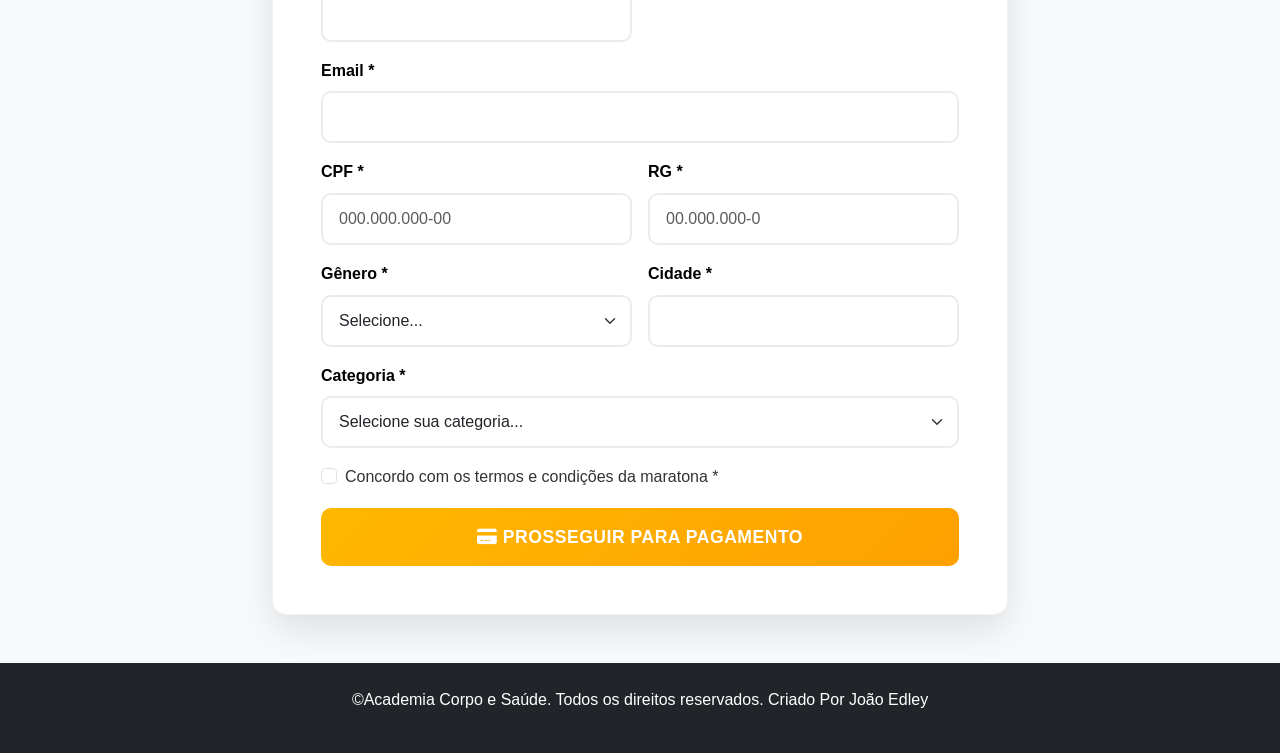
==== commit c159241d: "Restore inscription value back to R$ 60.00 after testing" ====
--- a/frontend/index.html
+++ b/frontend/index.html
@@ -53,7 +53,7 @@
                                 <h3 class="poster-title">PREMIAÇÕES</h3>
                                 <h2 class="poster-main">1ª CORRIDA<br>DE RUA</h2>
                                 <p class="poster-date">19 DE OUTUBRO DE 2025</p>
-                                <p class="poster-price">INSCRIÇÃO: R$ 0,10</p>
+                                <p class="poster-price">INSCRIÇÃO: R$ 60,00</p>
                                 <p class="poster-info">PREMIAÇÕES POR<br>FAIXA ETÁRIA</p>
                             </div>
                         </div>
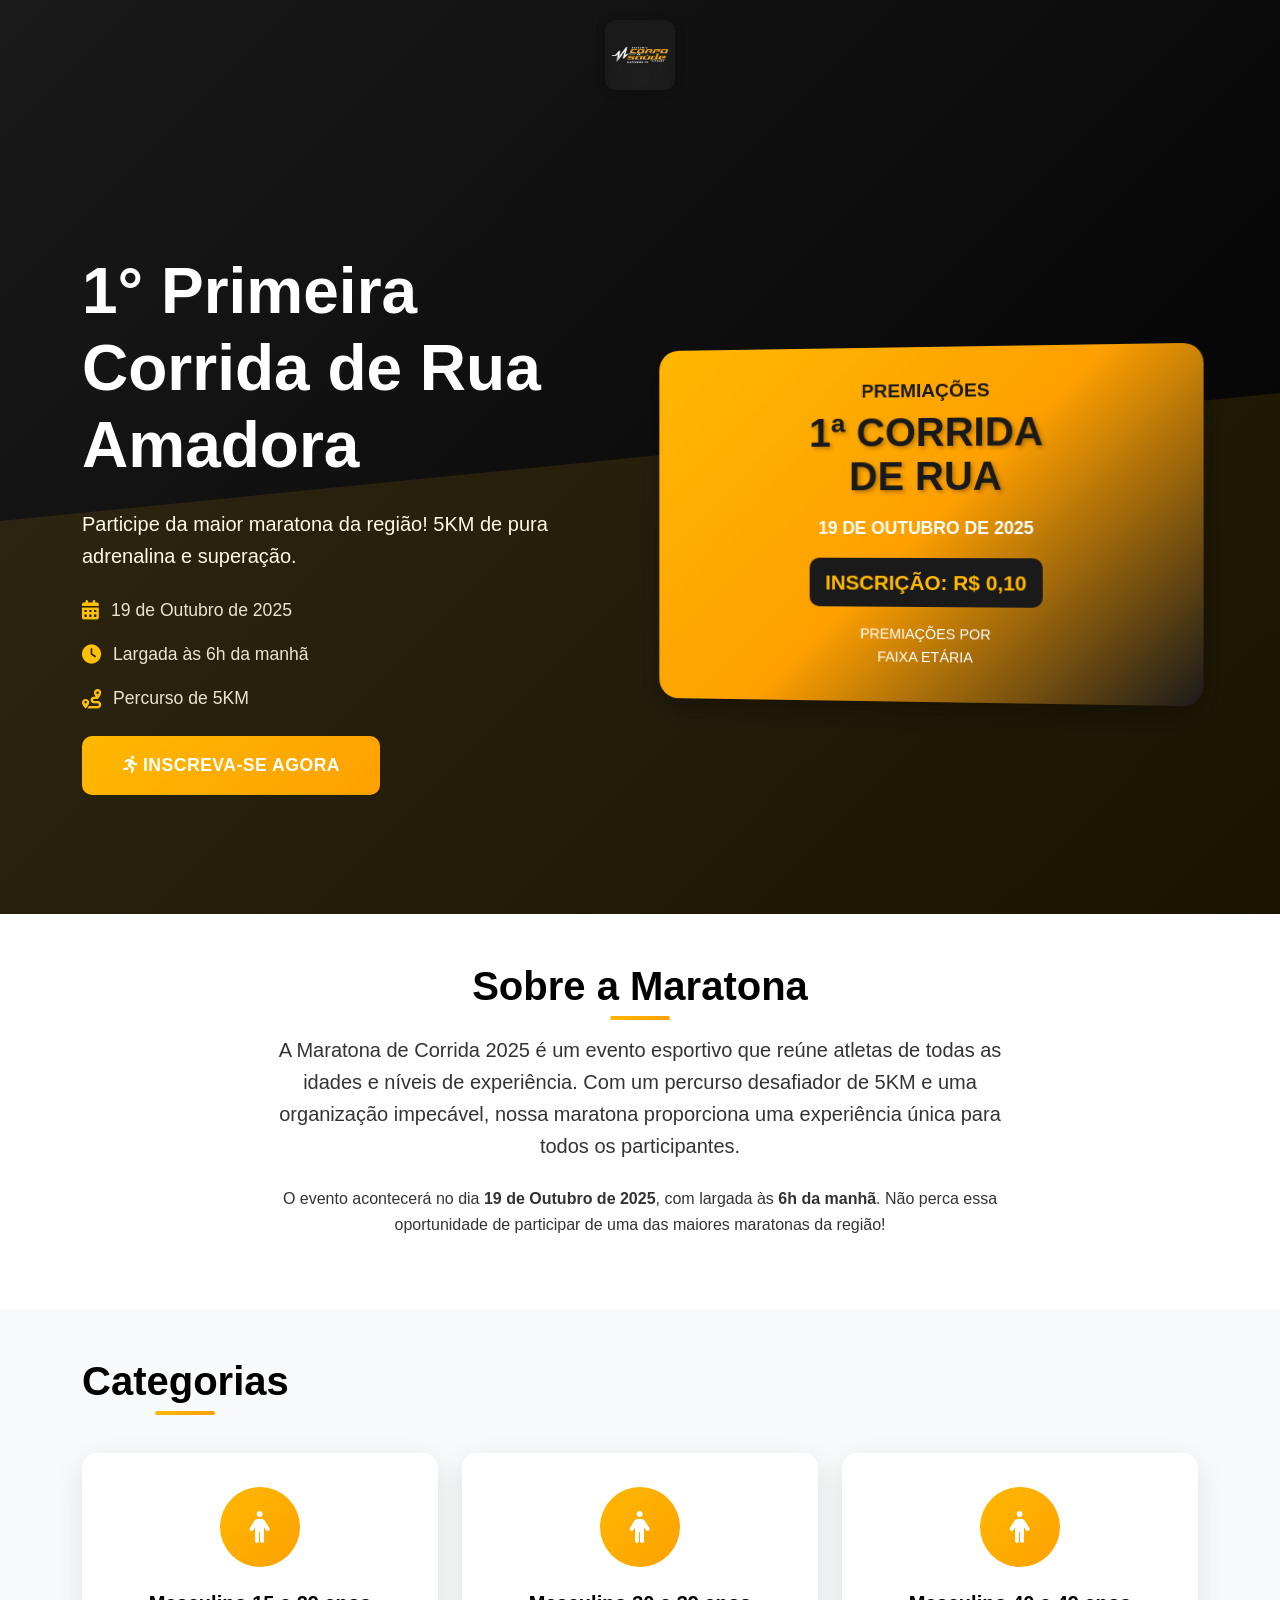
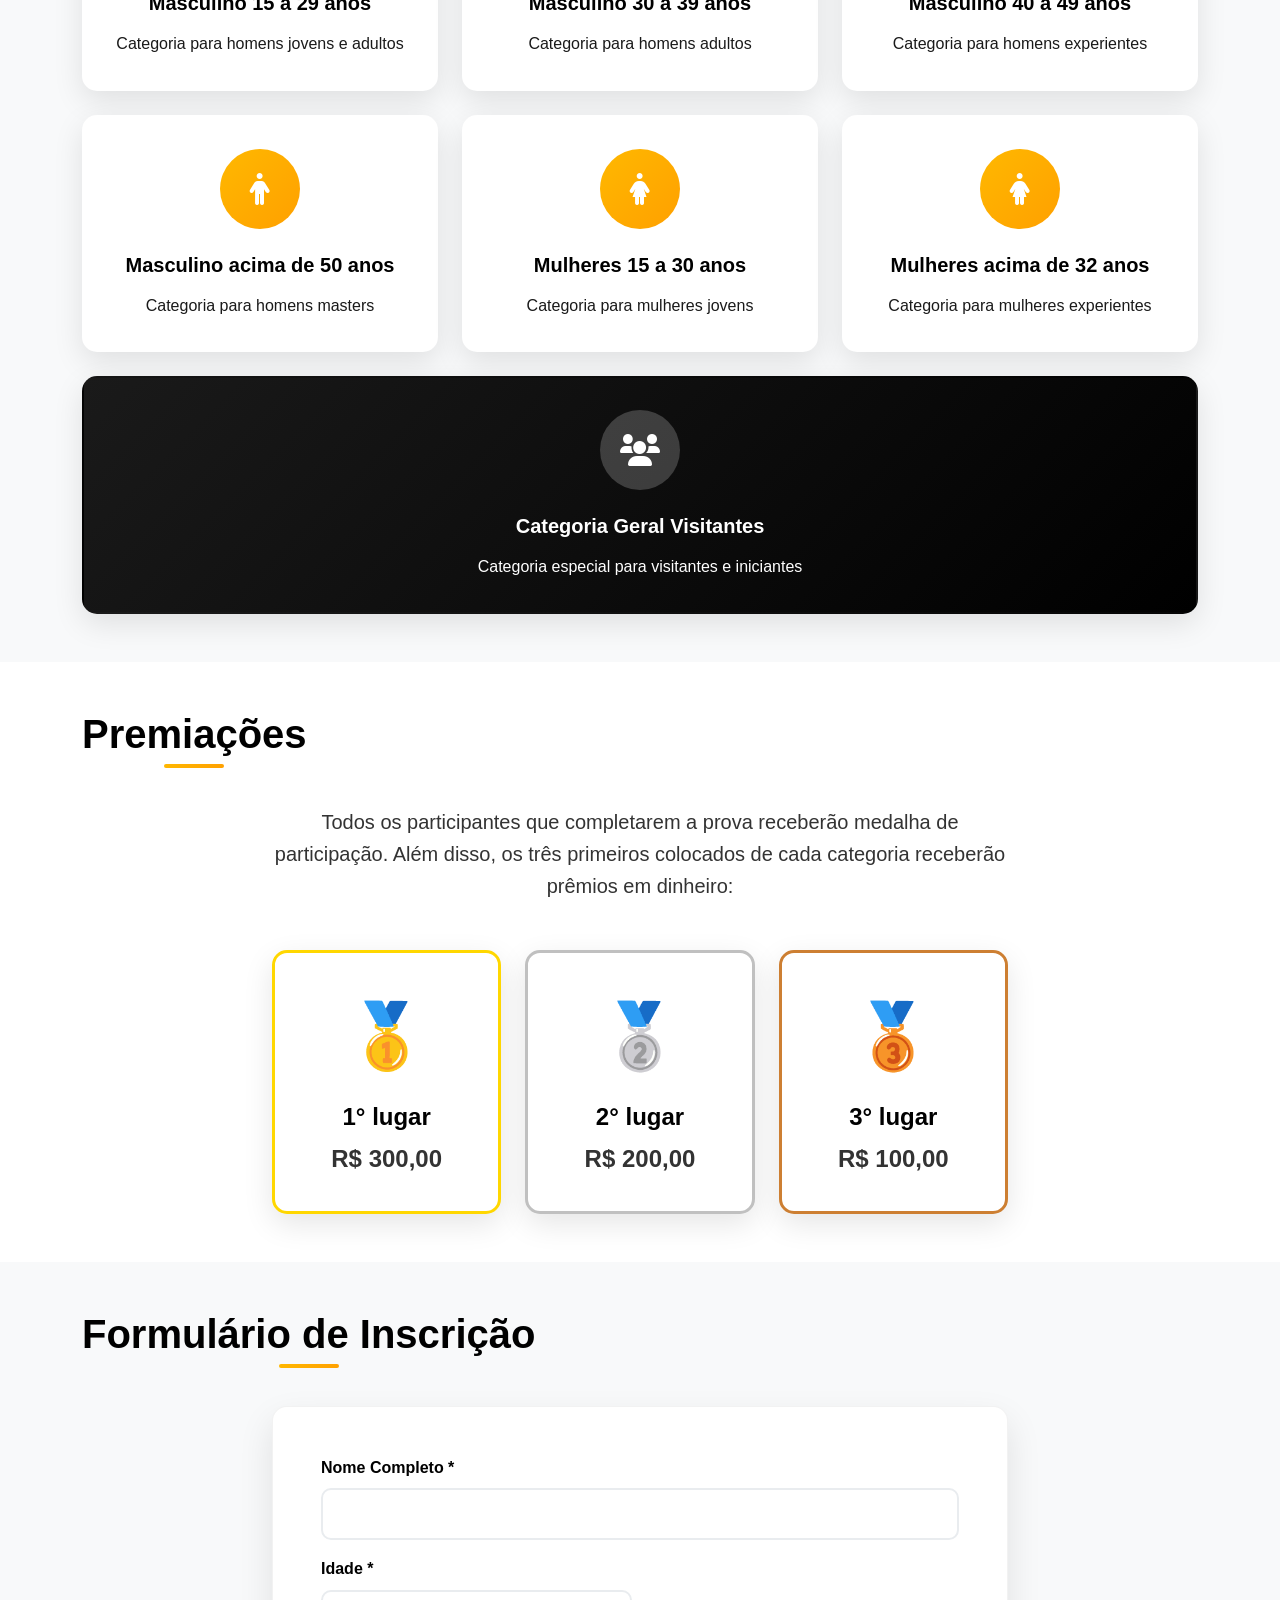
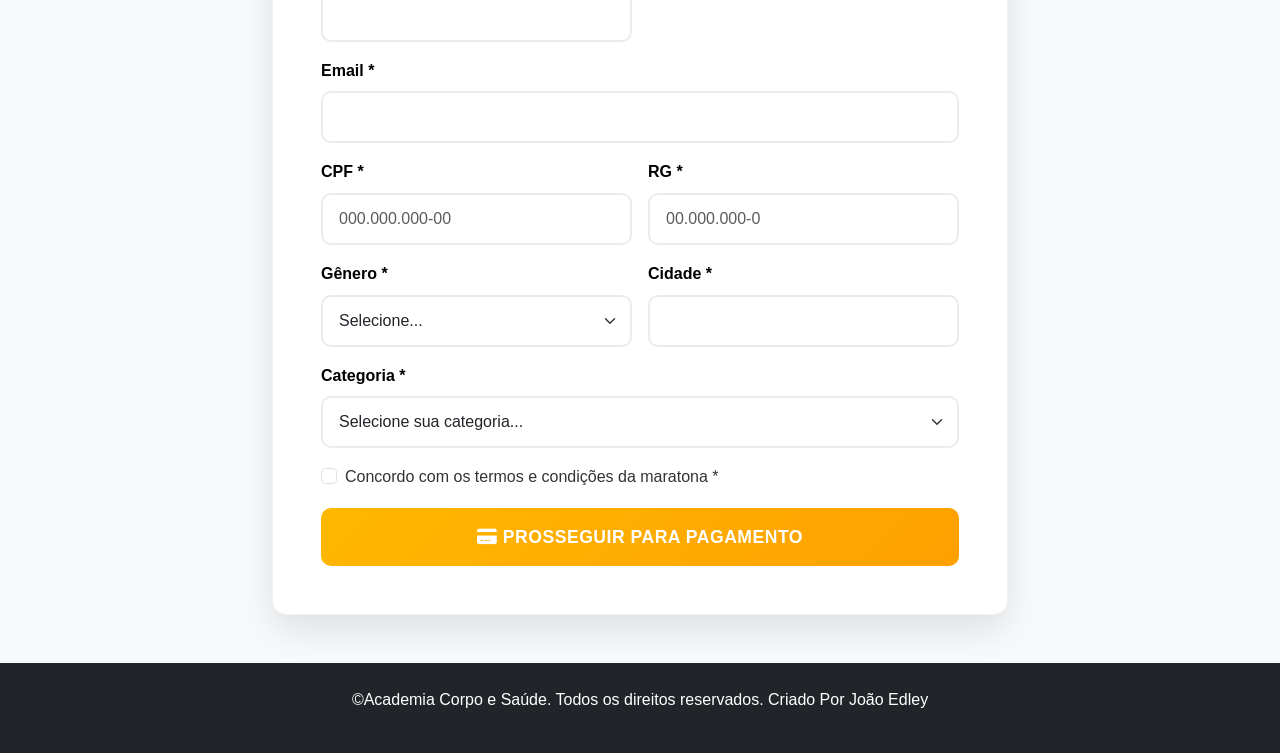
==== commit 4ce741fc: "Alterar valor da inscrição para R$ 0,10 para gravação de vídeo demonstrativo" ====
--- a/frontend/index.html
+++ b/frontend/index.html
@@ -53,7 +53,7 @@
                                 <h3 class="poster-title">PREMIAÇÕES</h3>
                                 <h2 class="poster-main">1ª CORRIDA<br>DE RUA</h2>
                                 <p class="poster-date">19 DE OUTUBRO DE 2025</p>
-                                <p class="poster-price">INSCRIÇÃO: R$ 60,00</p>
+                                <p class="poster-price">INSCRIÇÃO: R$ 0,10</p>
                                 <p class="poster-info">PREMIAÇÕES POR<br>FAIXA ETÁRIA</p>
                             </div>
                         </div>
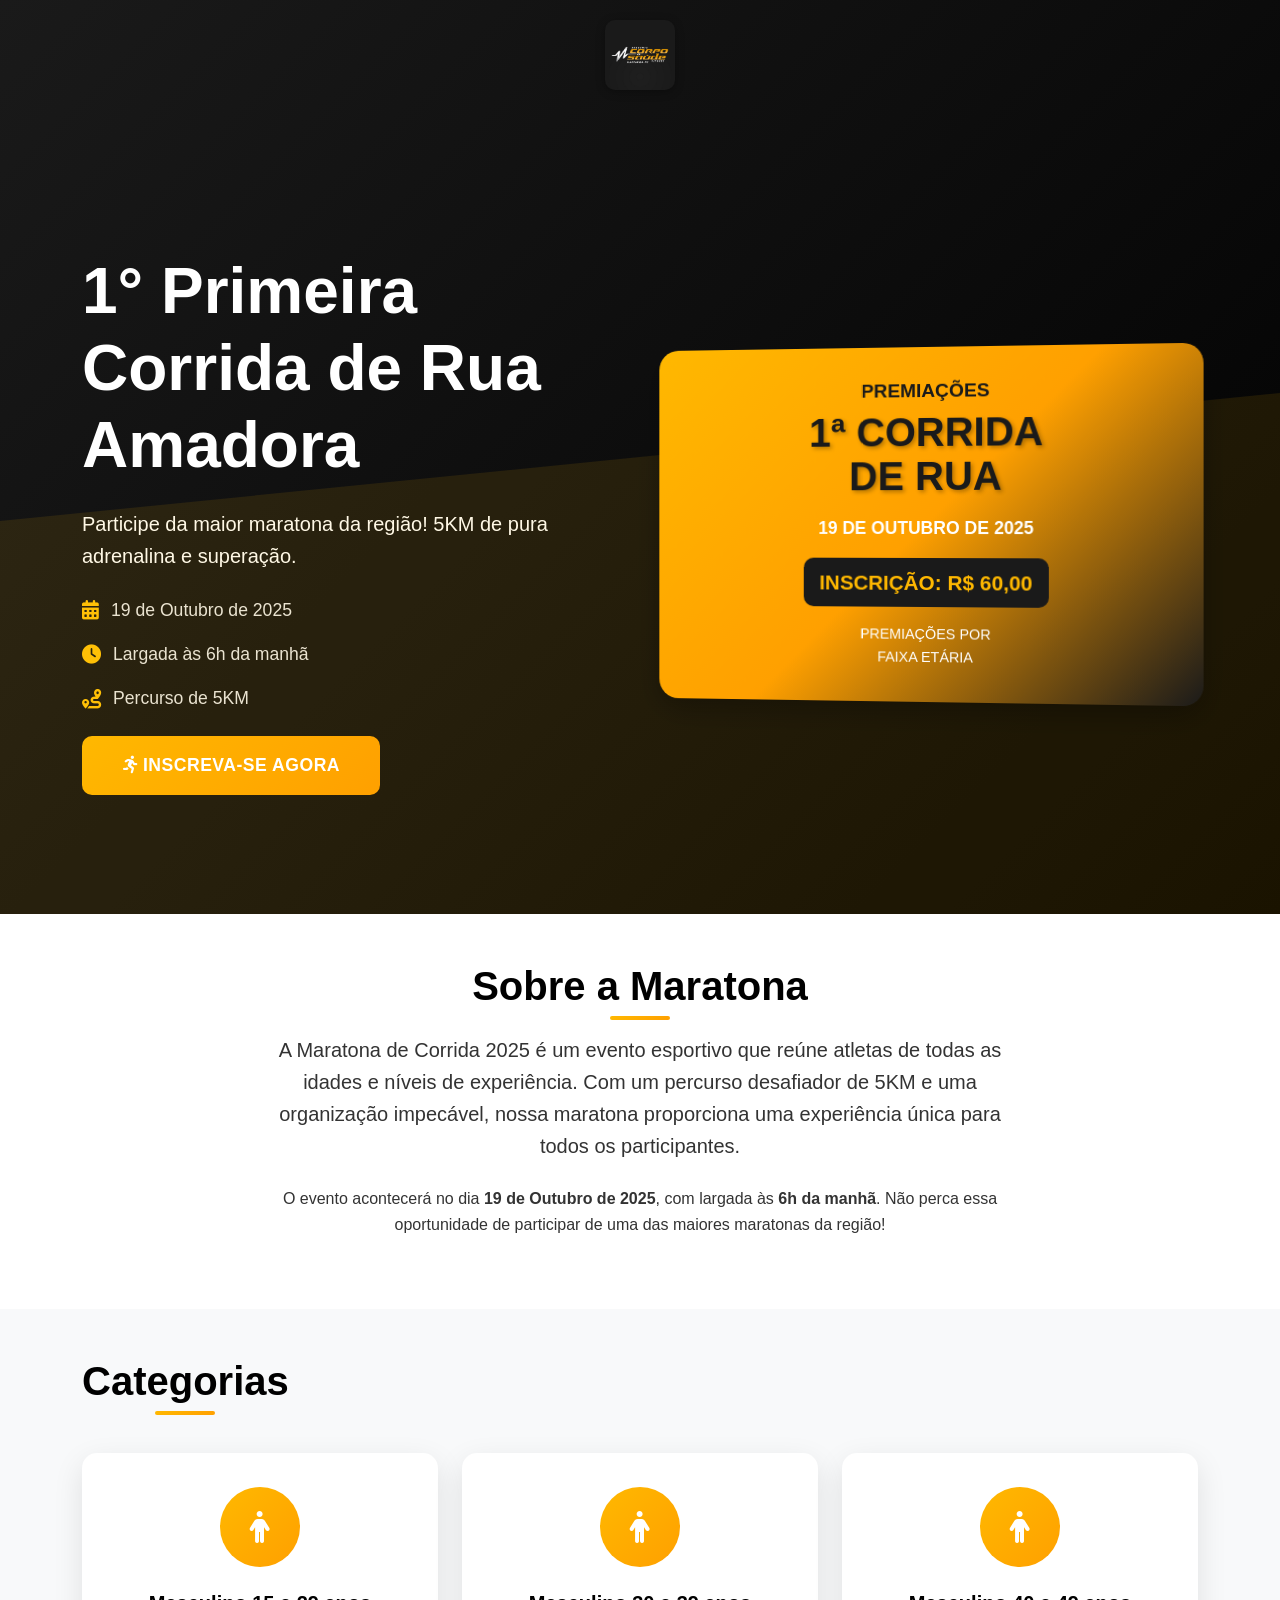
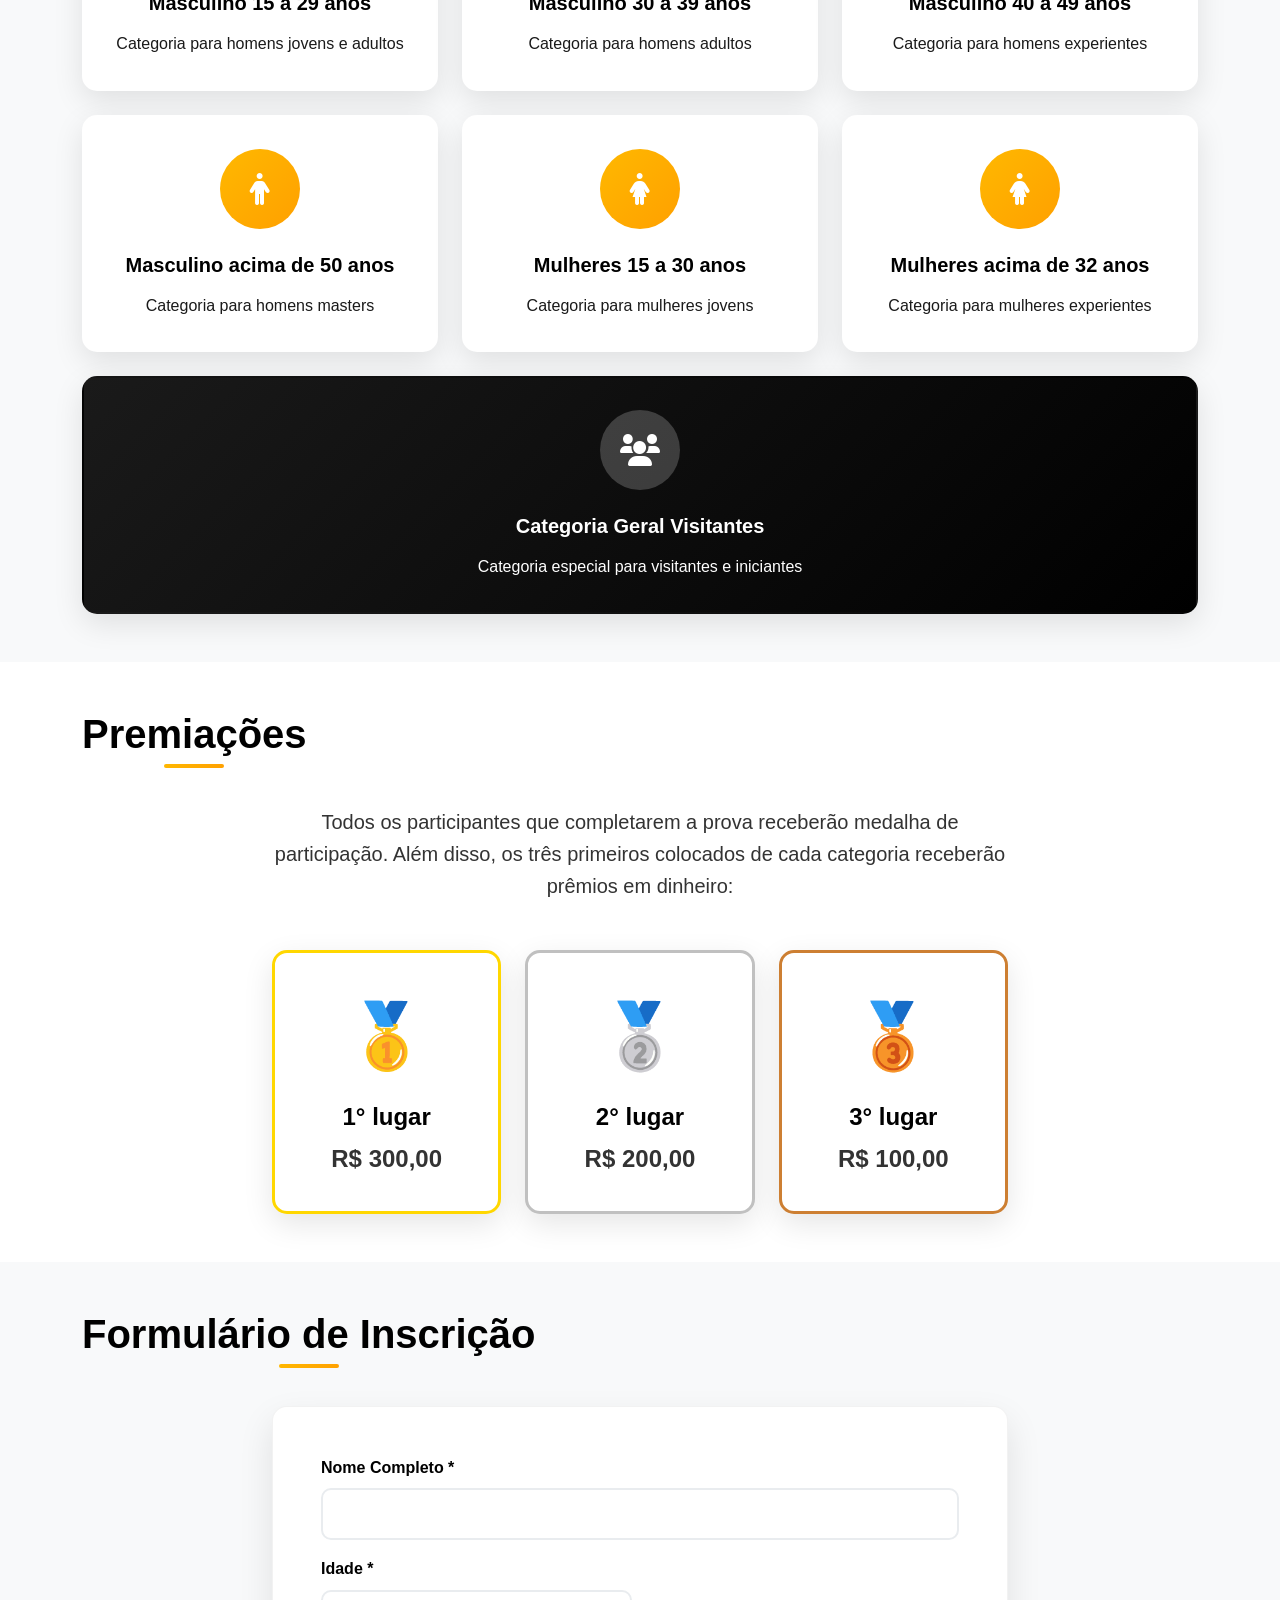
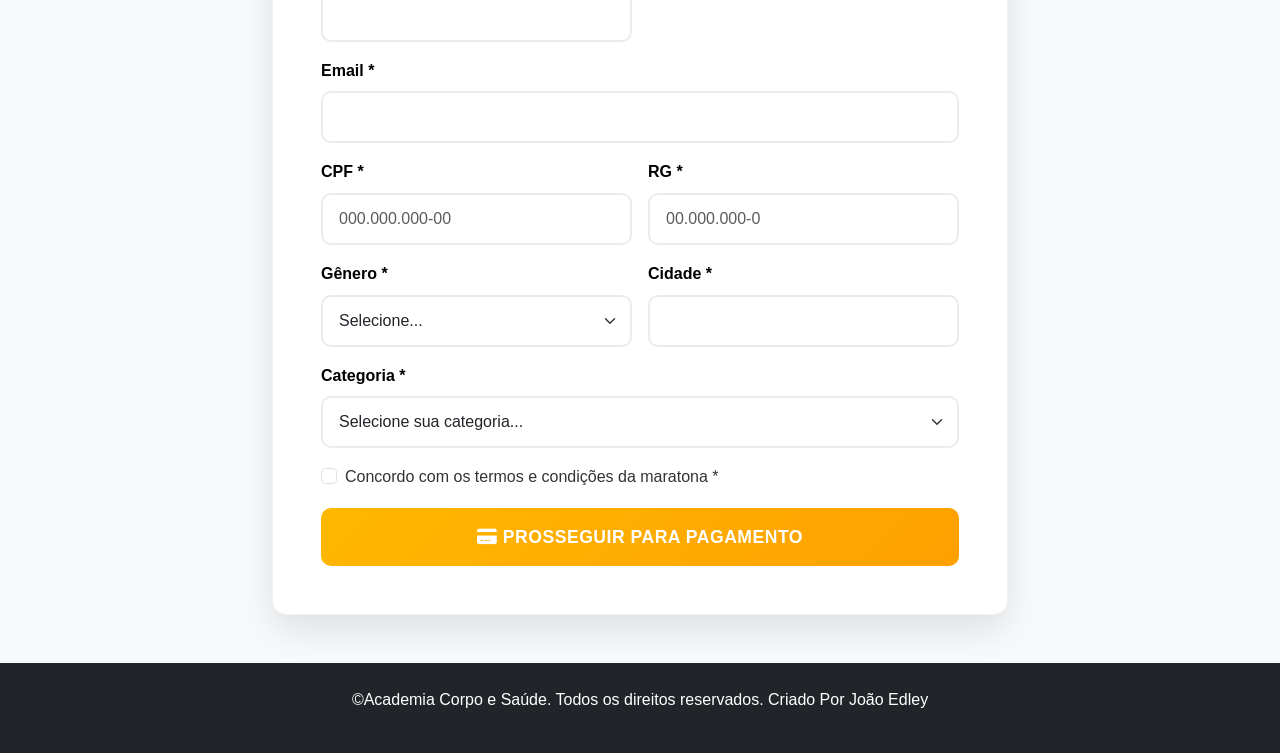
==== commit baef7e68: "Restaurar valor da inscrição para R$ 60,00 após gravação do vídeo" ====
--- a/frontend/index.html
+++ b/frontend/index.html
@@ -53,7 +53,7 @@
                                 <h3 class="poster-title">PREMIAÇÕES</h3>
                                 <h2 class="poster-main">1ª CORRIDA<br>DE RUA</h2>
                                 <p class="poster-date">19 DE OUTUBRO DE 2025</p>
-                                <p class="poster-price">INSCRIÇÃO: R$ 0,10</p>
+                                <p class="poster-price">INSCRIÇÃO: R$ 60,00</p>
                                 <p class="poster-info">PREMIAÇÕES POR<br>FAIXA ETÁRIA</p>
                             </div>
                         </div>
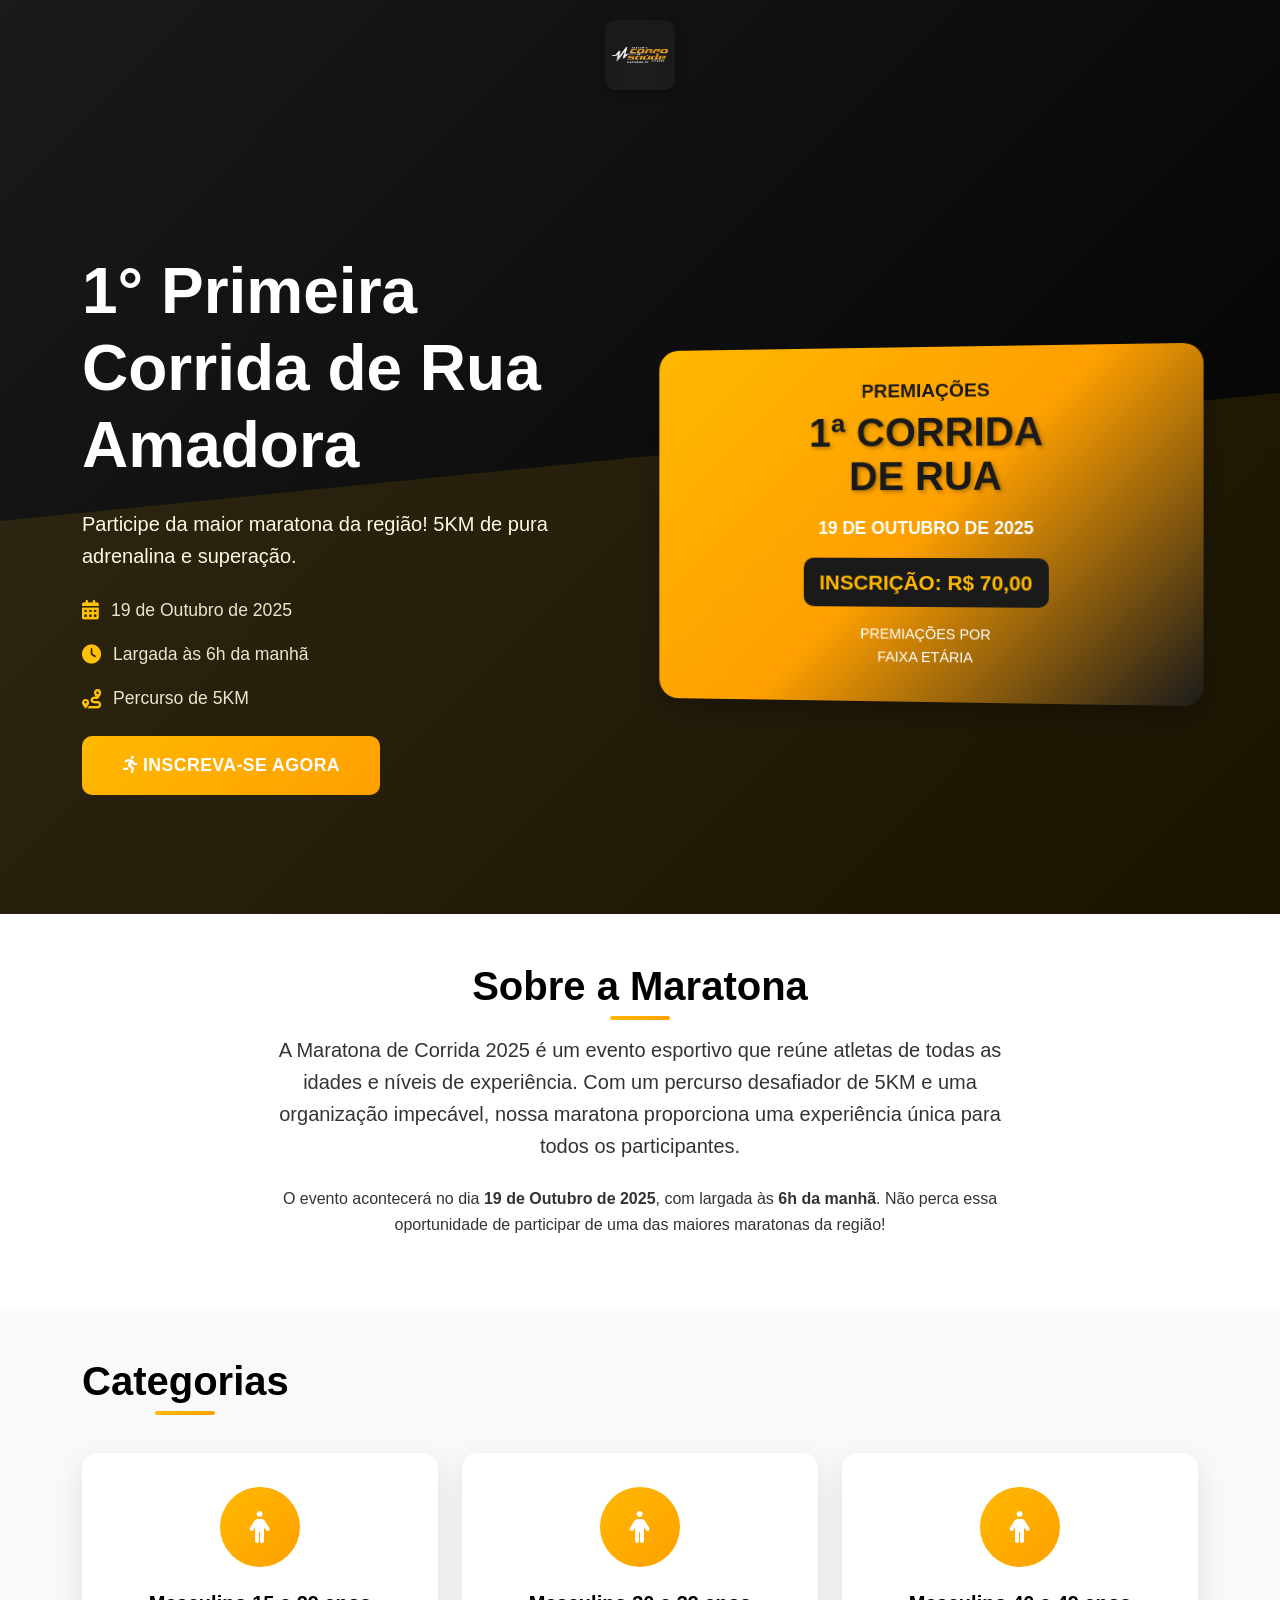
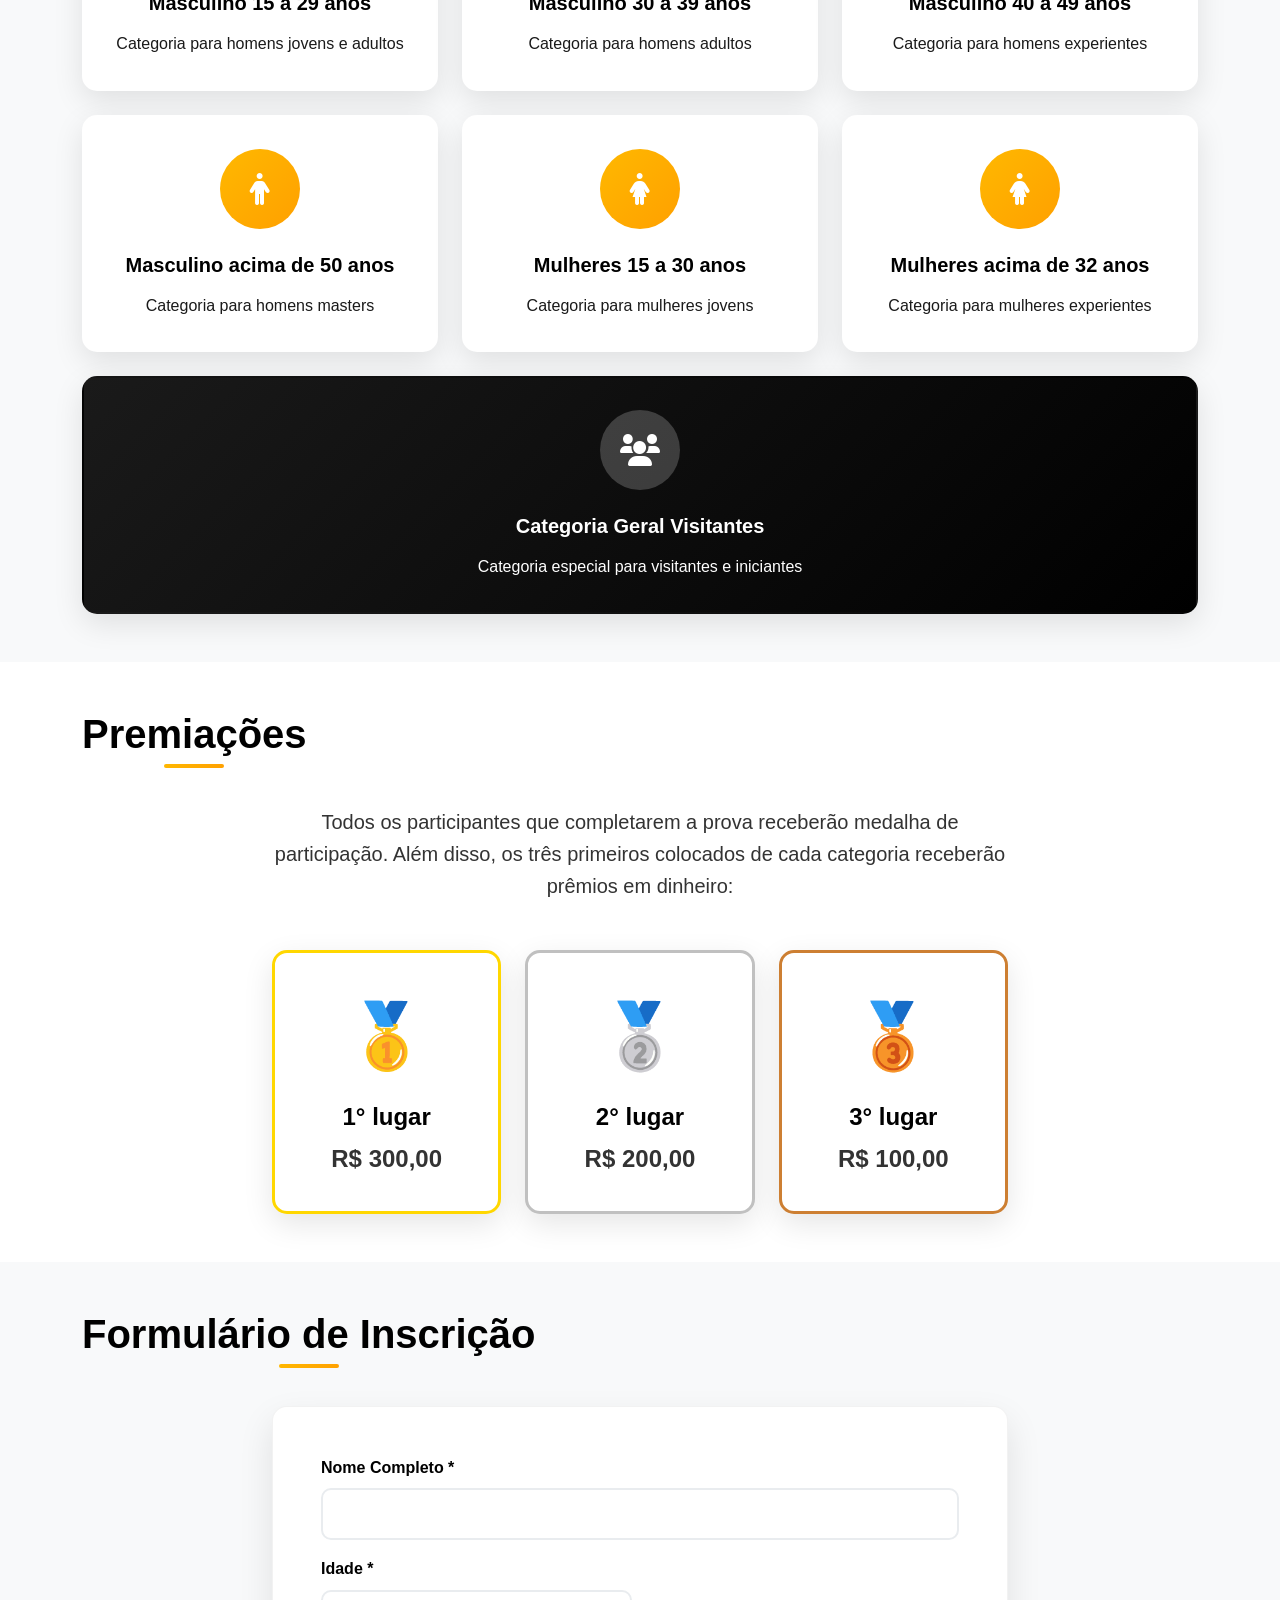
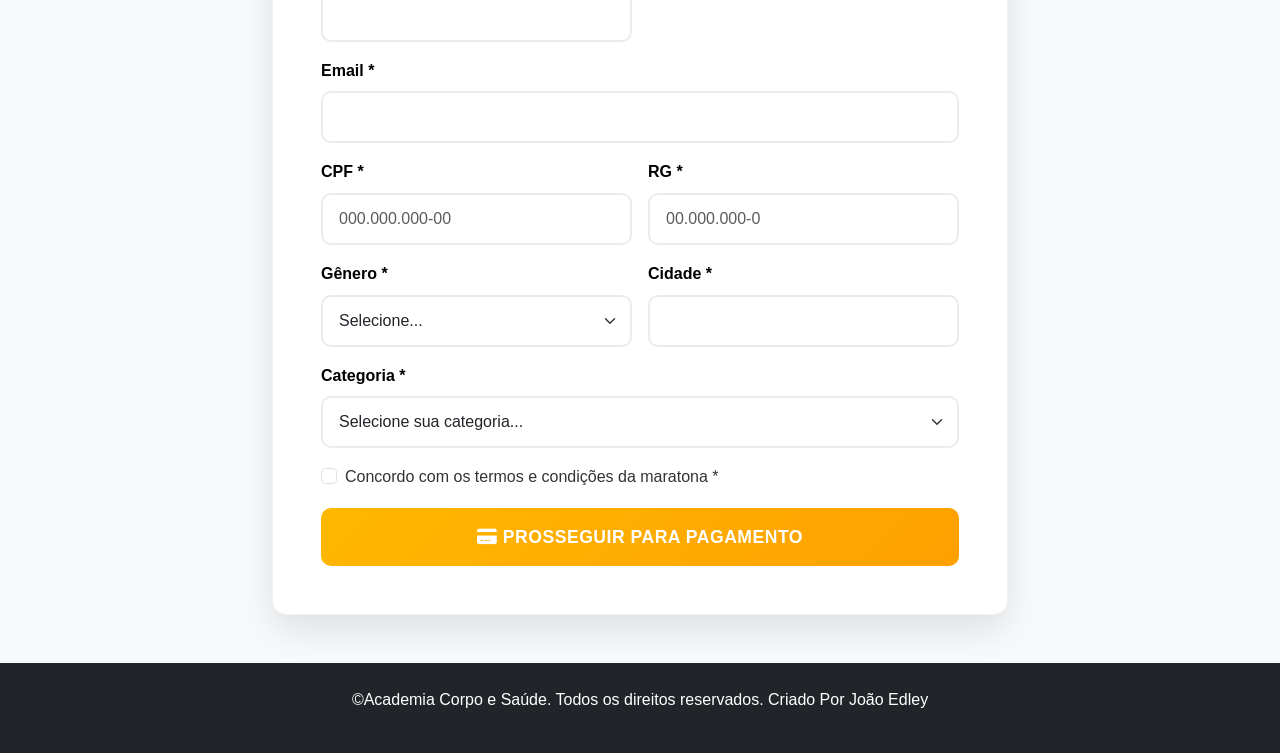
==== commit c65ad2d5: "Atualizar valor da inscrição para R$ 70,00 - segundo lote de vendas" ====
--- a/frontend/index.html
+++ b/frontend/index.html
@@ -53,7 +53,7 @@
                                 <h3 class="poster-title">PREMIAÇÕES</h3>
                                 <h2 class="poster-main">1ª CORRIDA<br>DE RUA</h2>
                                 <p class="poster-date">19 DE OUTUBRO DE 2025</p>
-                                <p class="poster-price">INSCRIÇÃO: R$ 60,00</p>
+                                <p class="poster-price">INSCRIÇÃO: R$ 70,00</p>
                                 <p class="poster-info">PREMIAÇÕES POR<br>FAIXA ETÁRIA</p>
                             </div>
                         </div>
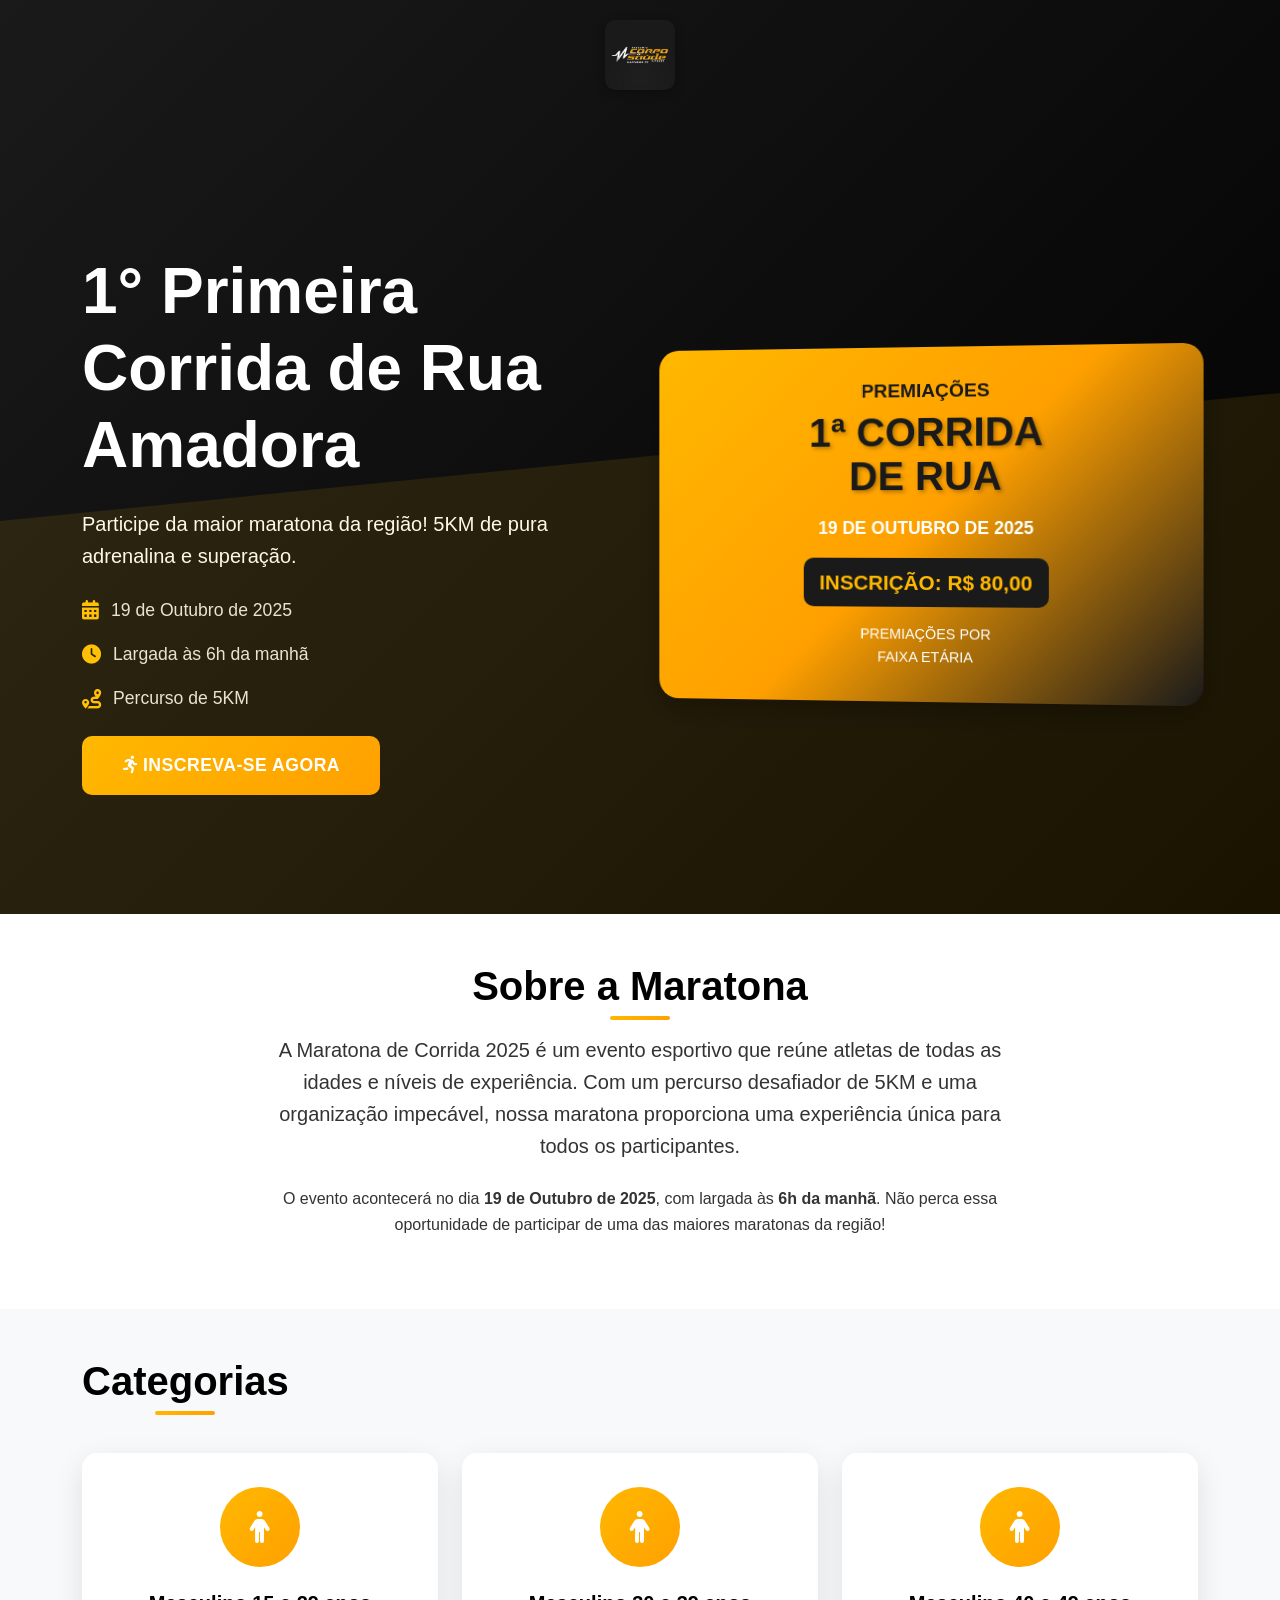
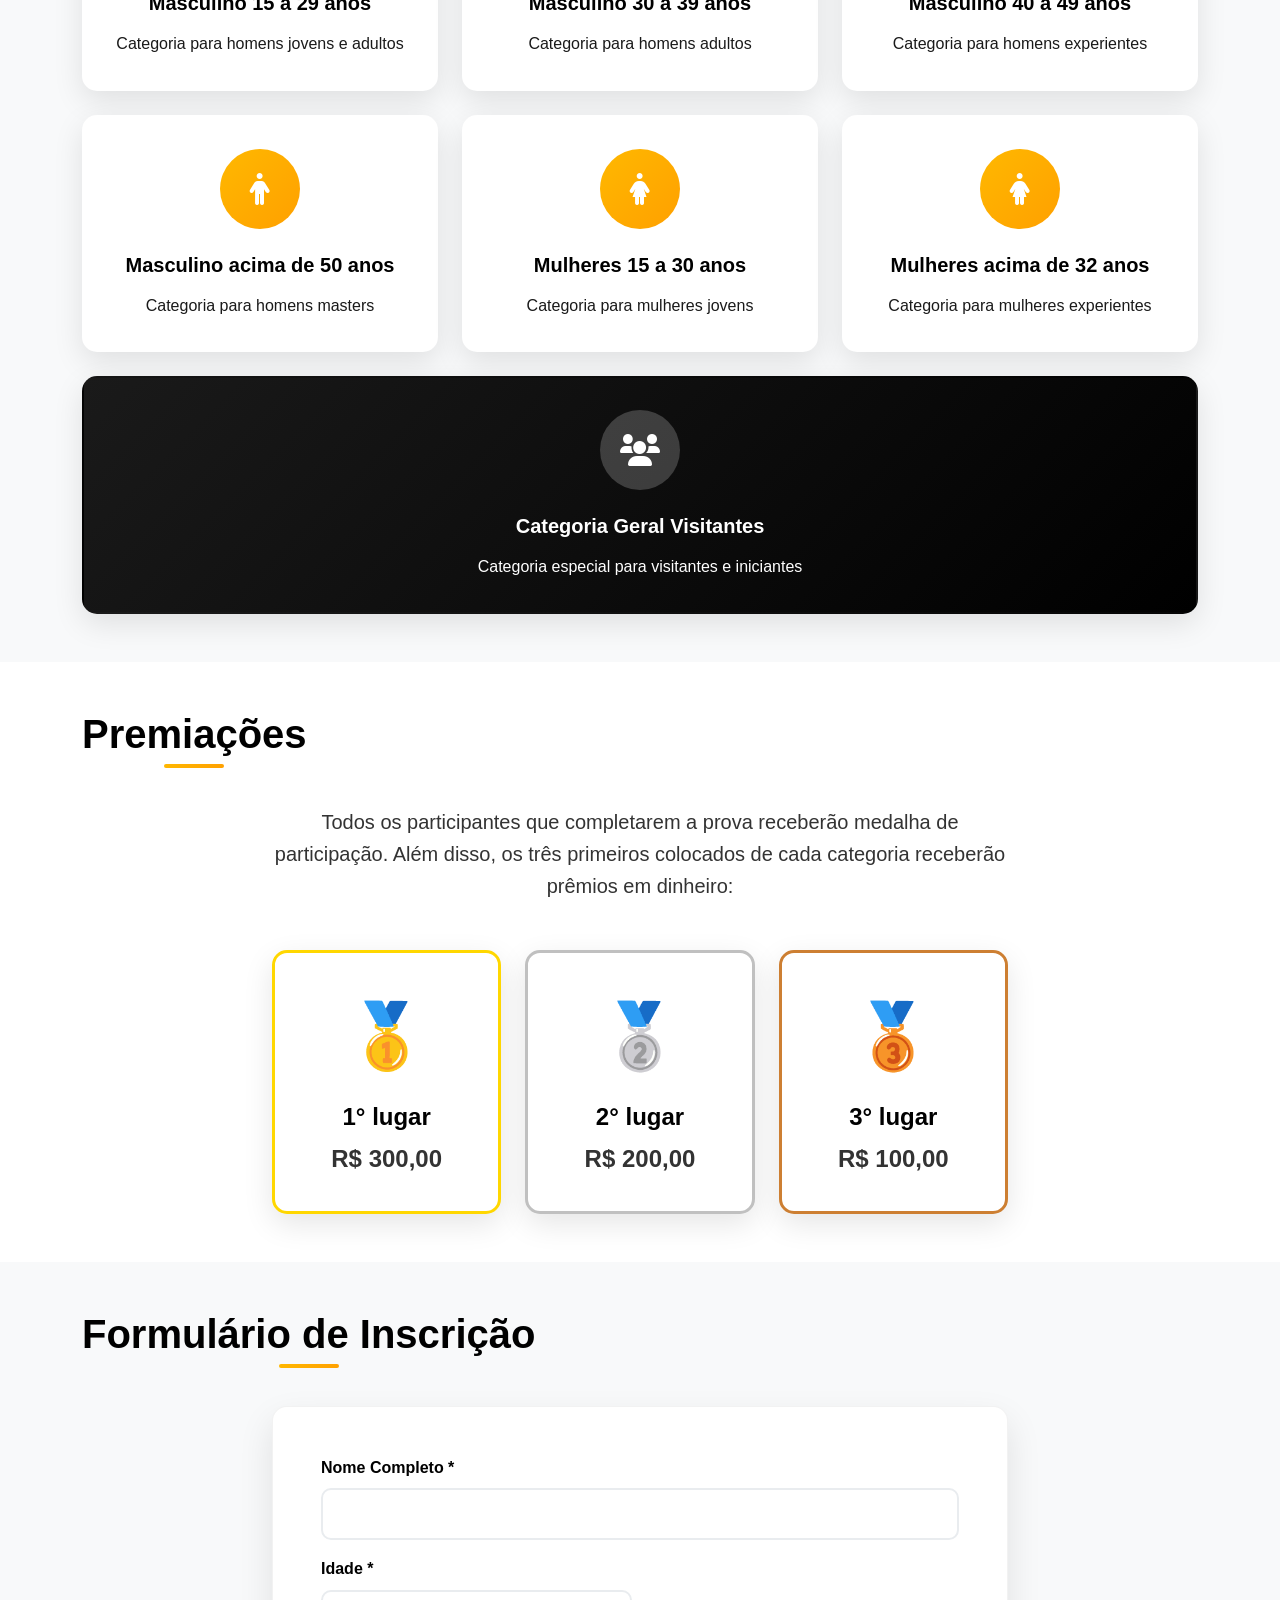
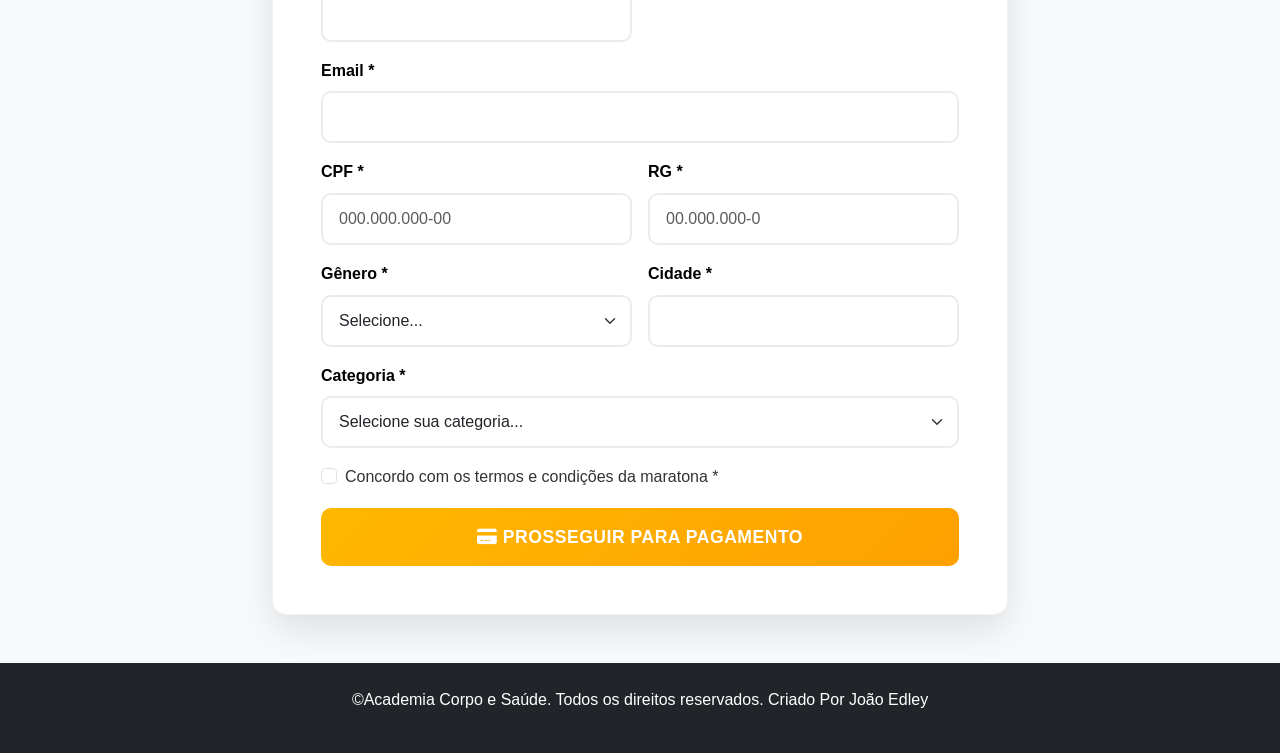
==== commit 18f4794e: "Atualizar valor da inscrição para R$ 80,00 - terceiro lote de vendas" ====
--- a/frontend/index.html
+++ b/frontend/index.html
@@ -53,7 +53,7 @@
                                 <h3 class="poster-title">PREMIAÇÕES</h3>
                                 <h2 class="poster-main">1ª CORRIDA<br>DE RUA</h2>
                                 <p class="poster-date">19 DE OUTUBRO DE 2025</p>
-                                <p class="poster-price">INSCRIÇÃO: R$ 70,00</p>
+                                <p class="poster-price">INSCRIÇÃO: R$ 80,00</p>
                                 <p class="poster-info">PREMIAÇÕES POR<br>FAIXA ETÁRIA</p>
                             </div>
                         </div>
